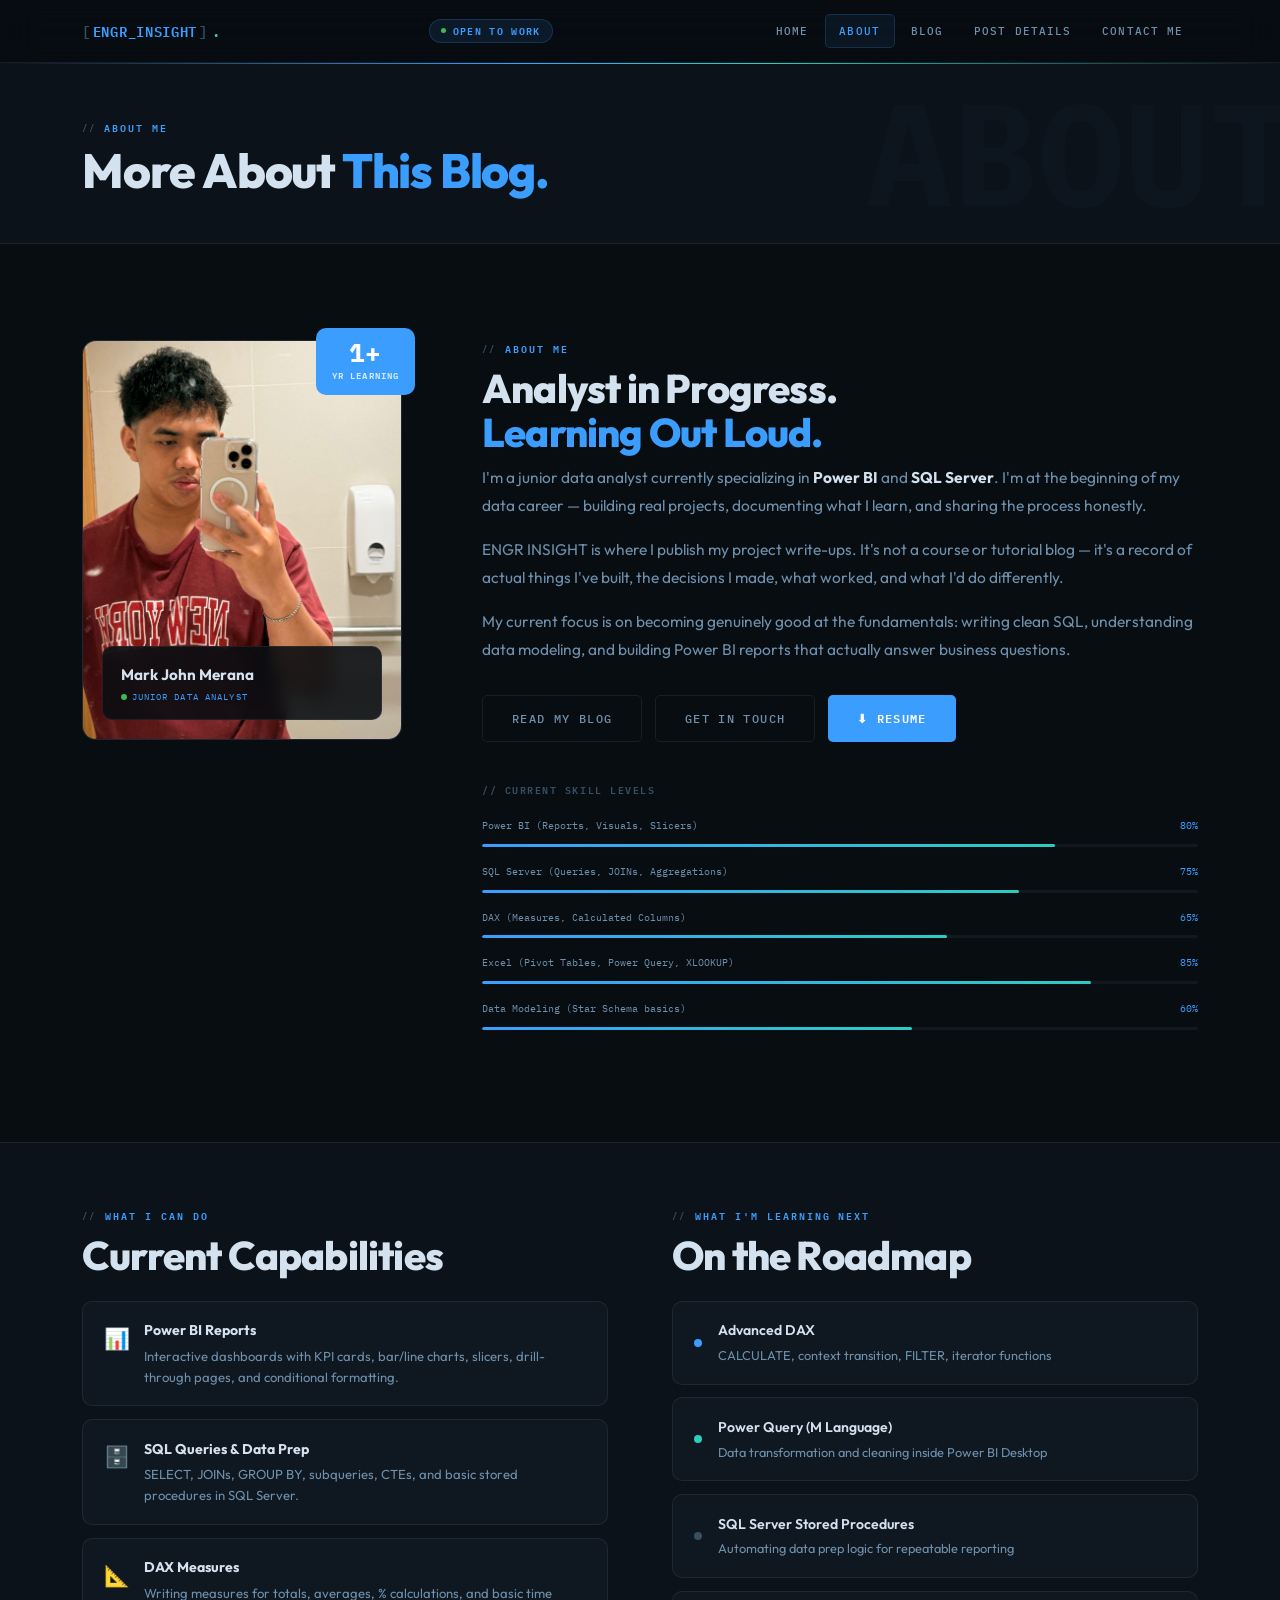
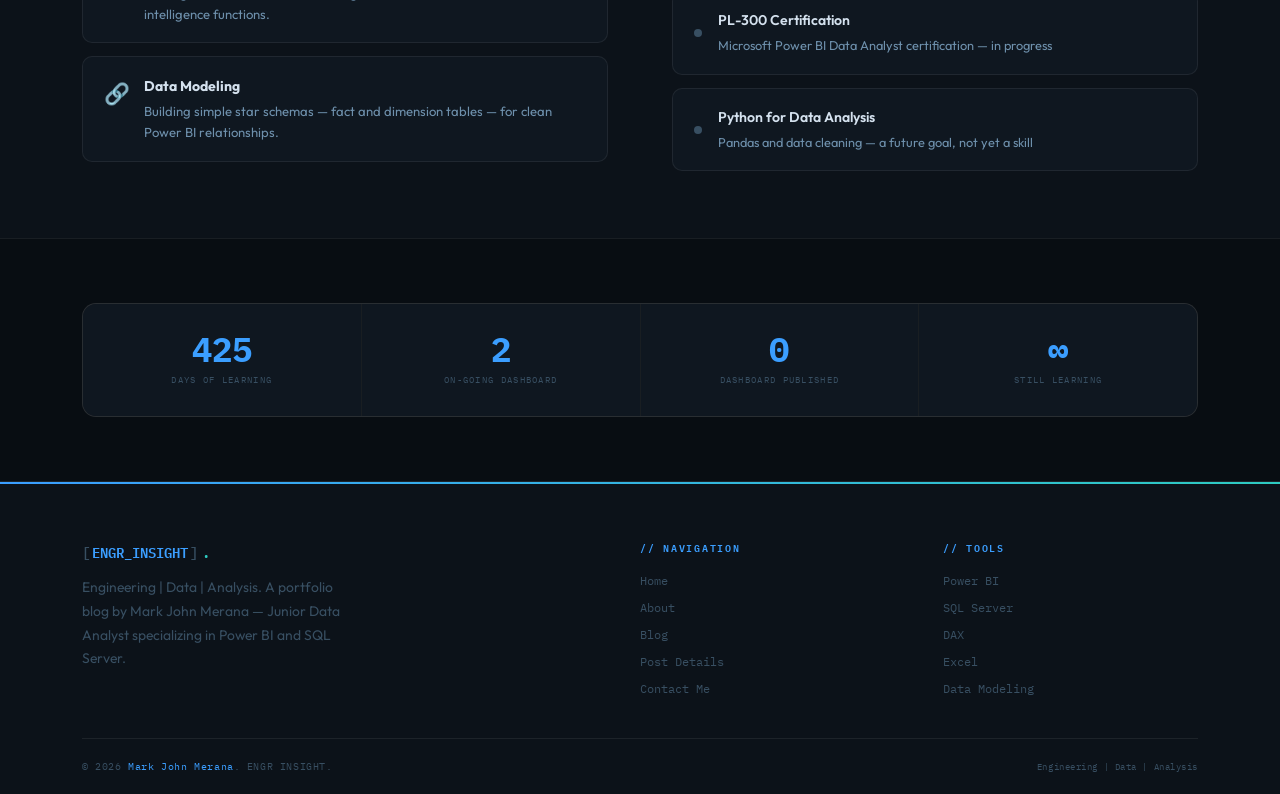
==== about.html @ d487728a "Initial commit" ====
<!DOCTYPE html>
<html lang="en">
<head>
<meta charset="UTF-8"/><meta name="viewport" content="width=device-width, initial-scale=1.0"/>
<title>About — ENGR INSIGHT | Mark John Merana</title>
<link rel="stylesheet" href="style.css"/>
</head>
<body>
<div class="grid-bg"></div>
<nav id="navbar">
  <div class="nav-inner">
    <a href="index.html" class="nav-logo"><span class="logo-bracket">[</span><span class="logo-accent">ENGR_INSIGHT</span><span class="logo-bracket">]</span><span class="logo-dot">.</span></a>
    <div class="nav-badge">Open to Work</div>
    <div class="nav-links"><a href="index.html">Home</a><a href="about.html" class="active">About</a><a href="blog.html">Blog</a><a href="post-details.html">Post Details</a><a href="contact.html">Contact Me</a></div>
    <button class="nav-toggle" onclick="toggleMenu()"><span></span><span></span><span></span></button>
  </div>
  <div class="nav-mobile" id="navMobile"><a href="index.html">Home</a><a href="about.html" class="active">About</a><a href="blog.html">Blog</a><a href="post-details.html">Post Details</a><a href="contact.html">Contact Me</a></div>
</nav>

<div class="page-banner">
  <div class="banner-bg-word">ABOUT</div>
  <div class="container">
    <div class="banner-eyebrow">About Me</div>
    <h1 class="banner-title">More About <em>This Blog.</em></h1>
  </div>
</div>

<!-- ABOUT MAIN -->
<section class="section" style="background:var(--bg);">
  <div class="container">
    <div class="about-grid">
      <!-- Photo -->
      <div style="position:relative;" class="reveal">
        <div class="about-photo-wrap">
          <img src="assets/about/sample.jpeg" alt="Mark John Merana"/>
          <div class="photo-badge">
            <div class="photo-badge-name">Mark John Merana</div>
            <div class="photo-badge-role"><span class="status-dot"></span>Junior Data Analyst</div>
          </div>
        </div>
        <div class="about-acc" style="position:absolute;top:-0.8rem;right:-0.8rem;">
          <div class="acc-num">1+</div>
          <div class="acc-label">Yr Learning</div>
        </div>
      </div>

      <!-- Content -->
      <div class="reveal">
        <div class="s-eye">About Me</div>
        <h2 class="s-title">Analyst in Progress.<br/><em>Learning Out Loud.</em></h2>
        <p style="color:var(--text-dim);font-size:.97rem;line-height:1.8;margin-bottom:1rem;">
          I'm a junior data analyst currently specializing in <strong style="color:var(--text);">Power BI</strong> and 
          <strong style="color:var(--text);">SQL Server</strong>. I'm at the beginning of my data career — 
          building real projects, documenting what I learn, and sharing the process honestly.
        </p>
        <p style="color:var(--text-dim);font-size:.97rem;line-height:1.8;margin-bottom:1rem;">
          ENGR INSIGHT is where I publish my project write-ups. It's not a course or tutorial blog — 
          it's a record of actual things I've built, the decisions I made, what worked, and what I'd 
          do differently.
        </p>
        <p style="color:var(--text-dim);font-size:.97rem;line-height:1.8;margin-bottom:2rem;">
          My current focus is on becoming genuinely good at the fundamentals: writing clean SQL, 
          understanding data modeling, and building Power BI reports that actually answer business questions.
        </p>

        <!-- ↓ ONLY CHANGE: Resume button added here -->
        <div style="display:flex;gap:.8rem;flex-wrap:wrap;">
          <a href="blog.html" class="btn-ghost">Read My Blog</a>
          <a href="contact.html" class="btn-ghost">Get In Touch</a>
          <a href="assets/resume/Mark John CV.pdf" download="MarkJohnMerana_Resume.pdf" class="btn-blue" style="display:inline-flex;align-items:center;gap:.4rem;">⬇ Resume</a>
        </div>

        <!-- Skill bars -->
        <div style="margin-top:2.5rem;" class="skill-bar-section">
          <div style="font-family:var(--mono);font-size:.6rem;font-weight:600;letter-spacing:.16em;text-transform:uppercase;color:var(--text-muted);margin-bottom:1.2rem;">// Current Skill Levels</div>
          <div style="margin-bottom:1rem;">
            <div style="display:flex;justify-content:space-between;font-family:var(--mono);font-size:.65rem;color:var(--text-dim);margin-bottom:.35rem;"><span>Power BI (Reports, Visuals, Slicers)</span><span style="color:var(--blue)">80%</span></div>
            <div class="skill-track"><div class="skill-fill" data-w="80"></div></div>
          </div>
          <div style="margin-bottom:1rem;">
            <div style="display:flex;justify-content:space-between;font-family:var(--mono);font-size:.65rem;color:var(--text-dim);margin-bottom:.35rem;"><span>SQL Server (Queries, JOINs, Aggregations)</span><span style="color:var(--blue)">75%</span></div>
            <div class="skill-track"><div class="skill-fill" data-w="75"></div></div>
          </div>
          <div style="margin-bottom:1rem;">
            <div style="display:flex;justify-content:space-between;font-family:var(--mono);font-size:.65rem;color:var(--text-dim);margin-bottom:.35rem;"><span>DAX (Measures, Calculated Columns)</span><span style="color:var(--blue)">65%</span></div>
            <div class="skill-track"><div class="skill-fill" data-w="65"></div></div>
          </div>
          <div style="margin-bottom:1rem;">
            <div style="display:flex;justify-content:space-between;font-family:var(--mono);font-size:.65rem;color:var(--text-dim);margin-bottom:.35rem;"><span>Excel (Pivot Tables, Power Query, XLOOKUP)</span><span style="color:var(--blue)">85%</span></div>
            <div class="skill-track"><div class="skill-fill" data-w="85"></div></div>
          </div>
          <div style="margin-bottom:1rem;">
            <div style="display:flex;justify-content:space-between;font-family:var(--mono);font-size:.65rem;color:var(--text-dim);margin-bottom:.35rem;"><span>Data Modeling (Star Schema basics)</span><span style="color:var(--blue)">60%</span></div>
            <div class="skill-track"><div class="skill-fill" data-w="60"></div></div>
          </div>
        </div>
      </div>
    </div>
  </div>
</section>

<!-- FOCUS AREAS -->
<section class="section-sm" style="background:var(--bg2);border-top:1px solid var(--border);">
  <div class="container">
    <div style="display:grid;grid-template-columns:1fr 1fr;gap:4rem;align-items:start;">
      <div>
        <div class="s-eye reveal">What I Can Do</div>
        <h2 class="s-title reveal" style="margin-bottom:1.5rem;">Current Capabilities</h2>
        <div class="focus-item reveal">
          <div class="focus-icon">📊</div>
          <div><div class="focus-title">Power BI Reports</div><div class="focus-desc">Interactive dashboards with KPI cards, bar/line charts, slicers, drill-through pages, and conditional formatting.</div></div>
        </div>
        <div class="focus-item reveal">
          <div class="focus-icon">🗄️</div>
          <div><div class="focus-title">SQL Queries & Data Prep</div><div class="focus-desc">SELECT, JOINs, GROUP BY, subqueries, CTEs, and basic stored procedures in SQL Server.</div></div>
        </div>
        <div class="focus-item reveal">
          <div class="focus-icon">📐</div>
          <div><div class="focus-title">DAX Measures</div><div class="focus-desc">Writing measures for totals, averages, % calculations, and basic time intelligence functions.</div></div>
        </div>
        <div class="focus-item reveal">
          <div class="focus-icon">🔗</div>
          <div><div class="focus-title">Data Modeling</div><div class="focus-desc">Building simple star schemas — fact and dimension tables — for clean Power BI relationships.</div></div>
        </div>
      </div>
      <div>
        <div class="s-eye reveal">What I'm Learning Next</div>
        <h2 class="s-title reveal" style="margin-bottom:1.5rem;">On the Roadmap</h2>
        <div style="display:flex;flex-direction:column;gap:.8rem;">
          <div style="background:var(--card);border:1px solid var(--border);border-radius:var(--radius-md);padding:1.1rem 1.3rem;display:flex;align-items:center;gap:1rem;" class="reveal">
            <div style="width:8px;height:8px;border-radius:50%;background:var(--blue);flex-shrink:0;"></div>
            <div>
              <div style="font-family:var(--sans);font-size:.88rem;font-weight:600;color:var(--text);margin-bottom:.15rem;">Advanced DAX</div>
              <div style="font-size:.8rem;color:var(--text-dim);">CALCULATE, context transition, FILTER, iterator functions</div>
            </div>
          </div>
          <div style="background:var(--card);border:1px solid var(--border);border-radius:var(--radius-md);padding:1.1rem 1.3rem;display:flex;align-items:center;gap:1rem;" class="reveal">
            <div style="width:8px;height:8px;border-radius:50%;background:var(--teal);flex-shrink:0;"></div>
            <div>
              <div style="font-family:var(--sans);font-size:.88rem;font-weight:600;color:var(--text);margin-bottom:.15rem;">Power Query (M Language)</div>
              <div style="font-size:.8rem;color:var(--text-dim);">Data transformation and cleaning inside Power BI Desktop</div>
            </div>
          </div>
          <div style="background:var(--card);border:1px solid var(--border);border-radius:var(--radius-md);padding:1.1rem 1.3rem;display:flex;align-items:center;gap:1rem;" class="reveal">
            <div style="width:8px;height:8px;border-radius:50%;background:var(--text-muted);flex-shrink:0;"></div>
            <div>
              <div style="font-family:var(--sans);font-size:.88rem;font-weight:600;color:var(--text);margin-bottom:.15rem;">SQL Server Stored Procedures</div>
              <div style="font-size:.8rem;color:var(--text-dim);">Automating data prep logic for repeatable reporting</div>
            </div>
          </div>
          <div style="background:var(--card);border:1px solid var(--border);border-radius:var(--radius-md);padding:1.1rem 1.3rem;display:flex;align-items:center;gap:1rem;" class="reveal">
            <div style="width:8px;height:8px;border-radius:50%;background:var(--text-muted);flex-shrink:0;"></div>
            <div>
              <div style="font-family:var(--sans);font-size:.88rem;font-weight:600;color:var(--text);margin-bottom:.15rem;">PL-300 Certification</div>
              <div style="font-size:.8rem;color:var(--text-dim);">Microsoft Power BI Data Analyst certification — in progress</div>
            </div>
          </div>
          <div style="background:var(--card);border:1px solid var(--border);border-radius:var(--radius-md);padding:1.1rem 1.3rem;display:flex;align-items:center;gap:1rem;" class="reveal">
            <div style="width:8px;height:8px;border-radius:50%;background:var(--text-muted);flex-shrink:0;"></div>
            <div>
              <div style="font-family:var(--sans);font-size:.88rem;font-weight:600;color:var(--text);margin-bottom:.15rem;">Python for Data Analysis</div>
              <div style="font-size:.8rem;color:var(--text-dim);">Pandas and data cleaning — a future goal, not yet a skill</div>
            </div>
          </div>
        </div>
      </div>
    </div>
  </div>
</section>

<!-- STATS -->
<section class="section-sm" style="background:var(--bg);border-top:1px solid var(--border);">
  <div class="container">
    <div class="stats-grid reveal">
      <div class="stat-box"><div class="stat-num" data-int="574">0</div><div class="stat-label">Days of Learning</div></div>
      <div class="stat-box"><div class="stat-num" data-int="4">0</div><div class="stat-label">On-Going Dashboard</div></div>
      <div class="stat-box"><div class="stat-num" data-int="1">0</div><div class="stat-label">Dashboard Published</div></div>
      <div class="stat-box"><div class="stat-num">∞</div><div class="stat-label">Still Learning</div></div>
    </div>
  </div>
</section>

<footer>
  <div class="container">
    <div class="footer-grid">
      <div class="footer-brand">
        <div class="f-logo"><span class="logo-bracket">[</span><span class="logo-accent">ENGR_INSIGHT</span><span class="logo-bracket">]</span><span class="logo-dot">.</span></div>
        <p>Engineering | Data | Analysis. A portfolio blog by Mark John Merana — Junior Data Analyst specializing in Power BI and SQL Server.</p>
      </div>
      <div><div class="f-col-title">// Navigation</div><div class="f-links"><a href="index.html">Home</a><a href="about.html">About</a><a href="blog.html">Blog</a><a href="post-details.html">Post Details</a><a href="contact.html">Contact Me</a></div></div>
      <div><div class="f-col-title">// Tools</div><div class="f-links"><a href="#">Power BI</a><a href="#">SQL Server</a><a href="#">DAX</a><a href="#">Excel</a><a href="#">Data Modeling</a></div></div>
    </div>
    <div class="footer-bottom">
      <span class="f-copy">© 2026 <span>Mark John Merana</span>. ENGR INSIGHT.</span>
      <span class="f-copy" style="font-size:.58rem;">Engineering | Data | Analysis</span>
    </div>
  </div>
</footer>

<script>
window.addEventListener('scroll',()=>document.getElementById('navbar').classList.toggle('scrolled',scrollY>20));
function toggleMenu(){document.getElementById('navMobile').classList.toggle('open');}
const io=new IntersectionObserver(e=>e.forEach(x=>{if(x.isIntersecting){x.target.classList.add('visible');io.unobserve(x.target);}}),{threshold:.1});
document.querySelectorAll('.reveal').forEach(el=>io.observe(el));
const sio=new IntersectionObserver(e=>e.forEach(x=>{if(x.isIntersecting){x.target.querySelectorAll('.skill-fill').forEach(b=>b.style.width=b.dataset.w+'%');sio.unobserve(x.target);}}),{threshold:.25});
document.querySelectorAll('.skill-bar-section').forEach(el=>sio.observe(el));
function animVal(el,t,d){const s=performance.now(),dur=1400;function tk(n){const p=Math.min((n-s)/dur,1),v=t*(1-Math.pow(1-p,3));el.textContent=d?v.toFixed(d):Math.floor(v).toLocaleString();if(p<1)requestAnimationFrame(tk);}requestAnimationFrame(tk);}
const cio=new IntersectionObserver(e=>e.forEach(x=>{if(x.isIntersecting){if(x.target.dataset.int)animVal(x.target,+x.target.dataset.int,0);cio.unobserve(x.target);}}),{threshold:.5});
document.querySelectorAll('[data-int]').forEach(el=>cio.observe(el));
</script>
</body>
</html>
---- style.css ----
/* ═══════════════════════════════════════════════════════
   ENGR INSIGHT — Junior Data Analyst Portfolio
   Mark John Merana | Power BI & SQL Server
   Design: Dark Dashboard · Blue/Teal Accent
═══════════════════════════════════════════════════════ */
@import url('https://fonts.googleapis.com/css2?family=IBM+Plex+Mono:ital,wght@0,300;0,400;0,500;0,600;1,400&family=Outfit:wght@300;400;500;600;700;800&display=swap');

*, *::before, *::after { box-sizing: border-box; margin: 0; padding: 0; }
html { scroll-behavior: smooth; }
body {
  font-family: 'Outfit', sans-serif;
  background: #080d12;
  color: #d4e1ee;
  line-height: 1.65;
  overflow-x: hidden;
}
img { max-width: 100%; display: block; }
a { text-decoration: none; color: inherit; }
ul { list-style: none; }

/* ─── VARIABLES ──────────────────────────────────────────── */
:root {
  --blue:      #3b9eff;
  --blue-dim:  #2276cc;
  --blue-glow: rgba(59,158,255,.14);
  --blue-sub:  rgba(59,158,255,.07);
  --teal:      #2ecbc1;
  --teal-sub:  rgba(46,203,193,.08);
  --green:     #3fb950;
  --amber:     #e8a020;
  --red:       #f85149;
  --bg:        #080d12;
  --bg2:       #0c1219;
  --bg3:       #101820;
  --card:      #0f1720;
  --card2:     #141e2a;
  --border:    rgba(255,255,255,.07);
  --border-b:  rgba(59,158,255,.22);
  --text:      #d4e1ee;
  --text-dim:  #6e90ac;
  --text-muted:#384f62;
  --mono:      'IBM Plex Mono', monospace;
  --sans:      'Outfit', sans-serif;
  --radius:    5px;
  --radius-md: 10px;
  --radius-lg: 14px;
  --max-w:     1180px;
  --shadow:    0 4px 24px rgba(0,0,0,.45);
  --shadow-lg: 0 12px 48px rgba(0,0,0,.6);
  --glow:      0 0 28px rgba(59,158,255,.12);
}

/* ─── SCROLLBAR ──────────────────────────────────────────── */
::-webkit-scrollbar { width: 4px; }
::-webkit-scrollbar-track { background: var(--bg); }
::-webkit-scrollbar-thumb { background: #1a2d40; border-radius: 4px; }
::-webkit-scrollbar-thumb:hover { background: var(--blue); }

/* ─── GRID OVERLAY ───────────────────────────────────────── */
.grid-bg {
  position: fixed; inset: 0; pointer-events: none; z-index: 0;
  background-image:
    linear-gradient(rgba(59,158,255,.016) 1px, transparent 1px),
    linear-gradient(90deg, rgba(59,158,255,.016) 1px, transparent 1px);
  background-size: 44px 44px;
}

/* ─── CONTAINER ──────────────────────────────────────────── */
.container { max-width: var(--max-w); margin: 0 auto; padding: 0 2rem; }

/* ─── NAVBAR ─────────────────────────────────────────────── */
#navbar {
  position: sticky; top: 0; z-index: 100;
  background: rgba(8,13,18,.92);
  backdrop-filter: blur(18px);
  border-bottom: 1px solid var(--border);
  transition: border-color .3s;
}
#navbar.scrolled { border-bottom-color: rgba(59,158,255,.18); }
.nav-inner {
  display: flex; align-items: center; justify-content: space-between;
  height: 62px; max-width: var(--max-w); margin: 0 auto; padding: 0 2rem;
}
.nav-logo {
  font-family: var(--mono); font-size: .88rem; font-weight: 600;
  color: var(--text); letter-spacing: .05em;
  display: flex; align-items: center; gap: 2px;
}
.logo-bracket { color: var(--text-muted); }
.logo-accent  { color: var(--blue); }
.logo-dot     { color: var(--teal); margin-left: 2px; }

.nav-badge {
  font-family: var(--mono); font-size: .6rem; font-weight: 600;
  letter-spacing: .14em; text-transform: uppercase;
  padding: .22rem .7rem;
  background: rgba(59,158,255,.1);
  border: 1px solid rgba(59,158,255,.2);
  border-radius: 30px; color: var(--blue);
  display: flex; align-items: center; gap: .4rem;
}
.nav-badge::before {
  content: ''; width: 5px; height: 5px; border-radius: 50%;
  background: var(--green); animation: blink 2.5s ease infinite;
}
.nav-links { display: flex; align-items: center; gap: .1rem; }
.nav-links a {
  font-family: var(--mono); font-size: .7rem; font-weight: 500;
  letter-spacing: .1em; text-transform: uppercase;
  color: var(--text-dim); padding: .45rem .85rem;
  border-radius: var(--radius); transition: all .2s;
  border: 1px solid transparent;
}
.nav-links a:hover { color: var(--text); background: rgba(255,255,255,.04); }
.nav-links a.active {
  color: var(--blue);
  border-color: rgba(59,158,255,.2);
  background: var(--blue-sub);
}
.nav-toggle {
  display: none; flex-direction: column; gap: 5px;
  background: none; border: 1px solid var(--border);
  border-radius: var(--radius); cursor: pointer; padding: 8px;
}
.nav-toggle span { width: 18px; height: 1.5px; background: var(--text-dim); display: block; transition: all .2s; }
.nav-mobile {
  display: none; flex-direction: column;
  background: var(--bg2); border-top: 1px solid var(--border); padding: .5rem 0 .8rem;
}
.nav-mobile a {
  font-family: var(--mono); font-size: .72rem; letter-spacing: .1em;
  text-transform: uppercase; color: var(--text-dim); padding: .7rem 2rem; display: block;
}
.nav-mobile a.active { color: var(--blue); }
.nav-mobile.open { display: flex; }

/* ─── TICKER ─────────────────────────────────────────────── */
.ticker-bar {
  background: var(--bg2); border-bottom: 1px solid var(--border);
  height: 28px; overflow: hidden; display: flex; align-items: center;
}
.ticker-label {
  font-family: var(--mono); font-size: .58rem; font-weight: 700;
  letter-spacing: .16em; text-transform: uppercase;
  background: var(--blue); color: #fff;
  padding: 0 1rem; height: 100%;
  display: flex; align-items: center; flex-shrink: 0;
}
.ticker-inner { flex: 1; overflow: hidden; }
.ticker-track {
  display: flex; white-space: nowrap;
  animation: ticker 30s linear infinite;
}
.ti {
  font-family: var(--mono); font-size: .6rem;
  color: var(--text-muted); padding: 0 2rem;
  display: flex; align-items: center; gap: .35rem;
}
.ti b { color: var(--blue); font-weight: 600; }
.ti-sep { color: var(--border); margin: 0 .4rem; }
@keyframes ticker { 0% { transform: translateX(0); } 100% { transform: translateX(-50%); } }

/* ─── PAGE BANNER ────────────────────────────────────────── */
.page-banner {
  background: var(--bg2); border-bottom: 1px solid var(--border);
  padding: 3.5rem 0 3rem; position: relative; overflow: hidden; z-index: 2;
}
.page-banner::after {
  content: ''; position: absolute; top: 0; left: 0; right: 0; height: 1px;
  background: linear-gradient(90deg, transparent 0%, var(--blue) 40%, var(--teal) 60%, transparent 100%);
}
.banner-bg-word {
  position: absolute; right: -1rem; top: 50%; transform: translateY(-50%);
  font-family: var(--mono); font-size: 9rem; font-weight: 800;
  color: rgba(59,158,255,.028); pointer-events: none; white-space: nowrap;
}
.banner-eyebrow {
  font-family: var(--mono); font-size: .62rem; font-weight: 600;
  letter-spacing: .2em; text-transform: uppercase; color: var(--blue);
  display: flex; align-items: center; gap: .5rem; margin-bottom: .6rem;
}
.banner-eyebrow::before { content: '//'; color: var(--text-muted); font-size: .56rem; }
.banner-title {
  font-family: var(--sans); font-size: clamp(2rem, 4vw, 3rem);
  font-weight: 800; letter-spacing: -.025em; line-height: 1.05;
  color: var(--text);
}
.banner-title em { font-style: normal; color: var(--blue); }

/* ─── SECTIONS ───────────────────────────────────────────── */
.section    { padding: 6rem 0; position: relative; z-index: 2; }
.section-sm { padding: 4rem 0; position: relative; z-index: 2; }
.s-eye {
  font-family: var(--mono); font-size: .62rem; font-weight: 600;
  letter-spacing: .2em; text-transform: uppercase; color: var(--blue);
  display: flex; align-items: center; gap: .55rem; margin-bottom: .6rem;
}
.s-eye::before { content: '//'; color: var(--text-muted); font-size: .56rem; }
.s-title {
  font-family: var(--sans); font-size: clamp(1.8rem, 3.5vw, 2.5rem);
  font-weight: 800; letter-spacing: -.02em; line-height: 1.1;
  color: var(--text); margin-bottom: .6rem;
}
.s-title em { font-style: normal; color: var(--blue); }
.s-sub { font-size: .97rem; color: var(--text-dim); max-width: 500px; line-height: 1.72; }

/* ─── BUTTONS ────────────────────────────────────────────── */
.btn-blue {
  font-family: var(--mono); font-size: .72rem; font-weight: 600;
  letter-spacing: .12em; text-transform: uppercase;
  padding: .8rem 1.8rem; background: var(--blue); color: #fff;
  border: none; border-radius: var(--radius); cursor: pointer;
  transition: all .25s; display: inline-flex; align-items: center; gap: .45rem;
}
.btn-blue:hover { background: #5aaeff; transform: translateY(-2px); box-shadow: 0 8px 28px rgba(59,158,255,.3); }
.btn-ghost {
  font-family: var(--mono); font-size: .72rem; font-weight: 500;
  letter-spacing: .12em; text-transform: uppercase;
  padding: .8rem 1.8rem; background: transparent; color: var(--text-dim);
  border: 1px solid var(--border); border-radius: var(--radius);
  transition: all .25s; display: inline-flex; align-items: center; gap: .45rem;
}
.btn-ghost:hover { border-color: var(--border-b); color: var(--blue); }

/* ─── DASHBOARD CARD SHELL ───────────────────────────────── */
.d-card {
  background: var(--card); border: 1px solid var(--border);
  border-radius: var(--radius-lg); position: relative; overflow: hidden;
}
.d-card::before {
  content: ''; position: absolute; top: 0; left: 0; right: 0; height: 1px;
  background: linear-gradient(90deg, transparent, rgba(59,158,255,.3), transparent);
}
.d-card:hover { border-color: var(--border-b); }

/* ─── METRIC CARD ────────────────────────────────────────── */
.metric-card {
  background: var(--card); border: 1px solid var(--border);
  border-radius: var(--radius-md); padding: 1.3rem 1.5rem;
  transition: all .25s;
}
.metric-card:hover { border-color: var(--border-b); box-shadow: var(--glow); }
.mc-label {
  font-family: var(--mono); font-size: .58rem; font-weight: 600;
  letter-spacing: .18em; text-transform: uppercase; color: var(--text-muted);
  margin-bottom: .4rem; display: flex; align-items: center; justify-content: space-between;
}
.mc-val {
  font-family: var(--mono); font-size: 1.75rem; font-weight: 700;
  color: var(--blue); line-height: 1; margin-bottom: .3rem;
}
.mc-sub {
  font-family: var(--mono); font-size: .6rem; color: var(--text-muted);
  display: flex; align-items: center; gap: .35rem;
}
.mc-up    { color: var(--green); }
.mc-warn  { color: var(--amber); }
.mc-info  { color: var(--teal);  }

/* ─── STACK CARD ─────────────────────────────────────────── */
.stack-card {
  background: var(--card); border: 1px solid var(--border);
  border-radius: var(--radius-md); padding: 1.5rem 1.6rem;
  transition: all .28s; cursor: default;
}
.stack-card:hover {
  border-color: var(--border-b);
  background: var(--card2);
  transform: translateY(-3px);
  box-shadow: var(--glow);
}
.sc-icon { font-size: 1.8rem; margin-bottom: .9rem; }
.sc-title {
  font-family: var(--sans); font-size: .95rem; font-weight: 700;
  color: var(--text); margin-bottom: .3rem;
}
.sc-level {
  font-family: var(--mono); font-size: .58rem; font-weight: 600;
  letter-spacing: .14em; text-transform: uppercase; color: var(--blue);
  margin-bottom: .5rem;
}
.sc-desc { font-size: .82rem; color: var(--text-dim); line-height: 1.6; }

/* skill bars */
.skill-track { height: 3px; background: var(--bg3); border-radius: 3px; overflow: hidden; margin-top: .6rem; }
.skill-fill {
  height: 100%;
  background: linear-gradient(90deg, var(--blue), var(--teal));
  border-radius: 3px; width: 0;
  transition: width 1.4s cubic-bezier(.4,0,.2,1);
}

/* ─── POST CARD ──────────────────────────────────────────── */
.post-card {
  background: var(--card); border: 1px solid var(--border);
  border-radius: var(--radius-lg); overflow: hidden;
  margin-bottom: 2rem; transition: all .3s; cursor: pointer;
}
.post-card:hover {
  border-color: var(--border-b);
  box-shadow: 0 8px 40px rgba(0,0,0,.4), var(--glow);
  transform: translateY(-2px);
}
.post-img {
  width: 100%; aspect-ratio: 16/9;
  background: var(--bg3); overflow: hidden;
  border-bottom: 1px solid var(--border); position: relative;
}
.post-img img { width: 100%; height: 100%; object-fit: cover; transition: transform .5s; }
.post-card:hover .post-img img { transform: scale(1.03); }
.post-img-ph {
  width: 100%; height: 100%; min-height: 200px;
  display: flex; align-items: center; justify-content: center;
  flex-direction: column; gap: .5rem;
  background: linear-gradient(135deg, #0c1620, #162030);
  color: var(--text-muted); font-family: var(--mono);
  font-size: .68rem; letter-spacing: .1em;
}
.post-img-ph .ph-icon { font-size: 2.5rem; opacity: .25; }
.post-body-wrap { padding: 1.8rem 2rem 2rem; }
.post-cat {
  font-family: var(--mono); font-size: .6rem; font-weight: 600;
  letter-spacing: .18em; text-transform: uppercase; color: var(--blue);
  display: block; margin-bottom: .5rem;
}
.post-pills { display: flex; gap: .4rem; flex-wrap: wrap; margin-bottom: .8rem; }
.pill {
  font-family: var(--mono); font-size: .56rem; font-weight: 500;
  letter-spacing: .1em; color: var(--text-muted);
  padding: .18rem .6rem; background: var(--bg3);
  border: 1px solid var(--border); border-radius: 30px;
}
.post-card h2 {
  font-family: var(--sans); font-size: 1.35rem; font-weight: 700;
  line-height: 1.2; color: var(--text); margin-bottom: .65rem;
  transition: color .2s;
}
.post-card:hover h2 { color: var(--blue); }
.post-excerpt { font-size: .93rem; color: var(--text-dim); line-height: 1.75; margin-bottom: 1.3rem; }
.post-footer {
  display: flex; align-items: center; justify-content: space-between;
  padding-top: 1rem; border-top: 1px solid var(--border); flex-wrap: wrap; gap: .6rem;
}
.post-author {
  font-family: var(--mono); font-size: .62rem; color: var(--text-muted);
  display: flex; align-items: center; gap: .5rem;
}
.author-chip {
  width: 24px; height: 24px; border-radius: 50%;
  background: var(--blue-sub); border: 1px solid var(--border-b);
  display: flex; align-items: center; justify-content: center;
  font-size: .52rem; font-weight: 700; color: var(--blue);
}
.read-link {
  font-family: var(--mono); font-size: .63rem; font-weight: 600;
  letter-spacing: .1em; text-transform: uppercase; color: var(--blue);
  display: flex; align-items: center; gap: .4rem; transition: gap .2s;
}
.read-link:hover { gap: .7rem; }

/* ─── BLOG LAYOUT ────────────────────────────────────────── */
.blog-layout { display: grid; grid-template-columns: 1fr 284px; gap: 3rem; align-items: start; }

/* ─── SIDEBAR ────────────────────────────────────────────── */
.sidebar { position: sticky; top: 78px; }
.widget {
  background: var(--card); border: 1px solid var(--border);
  border-radius: var(--radius-lg); overflow: hidden; margin-bottom: 1.4rem;
}
.widget:last-child { margin-bottom: 0; }
.w-head {
  padding: .85rem 1.2rem; background: var(--bg3);
  border-bottom: 1px solid var(--border);
  display: flex; align-items: center; gap: .5rem;
}
.w-head-label {
  font-family: var(--mono); font-size: .6rem; font-weight: 600;
  letter-spacing: .18em; text-transform: uppercase; color: var(--text-dim);
}
.w-head-dot { width: 5px; height: 5px; border-radius: 50%; background: var(--blue); }
.w-body { padding: 1rem 1.2rem; }
.search-row { display: flex; gap: .4rem; }
.search-inp {
  flex: 1; background: var(--bg3); border: 1px solid var(--border);
  border-radius: var(--radius); padding: .6rem .9rem;
  font-family: var(--mono); font-size: .72rem; color: var(--text);
  outline: none; transition: border-color .2s;
}
.search-inp:focus { border-color: var(--border-b); }
.search-inp::placeholder { color: var(--text-muted); }
.search-btn {
  width: 34px; height: 34px; background: var(--blue);
  border: none; border-radius: var(--radius); cursor: pointer;
  font-size: .8rem; color: #fff; transition: background .2s; flex-shrink: 0;
}
.search-btn:hover { background: var(--blue-dim); }
.recent-item {
  display: flex; gap: .8rem; align-items: flex-start;
  padding: .75rem 0; border-bottom: 1px solid var(--border);
}
.recent-item:last-child { border-bottom: none; }
.recent-thumb {
  width: 52px; height: 40px; flex-shrink: 0;
  background: var(--bg3); border: 1px solid var(--border);
  border-radius: var(--radius); display: flex; align-items: center;
  justify-content: center; font-size: .95rem; overflow: hidden;
}
.recent-info h4 {
  font-family: var(--sans); font-size: .8rem; font-weight: 600;
  color: var(--text); line-height: 1.3; transition: color .2s; margin-bottom: .2rem;
}
.recent-info h4:hover { color: var(--blue); }
.recent-date { font-family: var(--mono); font-size: .6rem; color: var(--text-muted); }
.tag-wrap { display: flex; flex-wrap: wrap; gap: .4rem; }
.tag {
  font-family: var(--mono); font-size: .57rem; font-weight: 500;
  letter-spacing: .1em; text-transform: uppercase;
  padding: .22rem .65rem; background: var(--bg3);
  border: 1px solid var(--border); border-radius: var(--radius);
  color: var(--text-muted); transition: all .2s; cursor: pointer;
}
.tag:hover { background: var(--blue-sub); border-color: var(--border-b); color: var(--blue); }
/* mini stats */
.mini-stats { display: grid; grid-template-columns: 1fr 1fr; gap: .5rem; }
.ms-box {
  background: var(--bg3); border: 1px solid var(--border);
  border-radius: var(--radius); padding: .7rem; text-align: center;
}
.ms-val { font-family: var(--mono); font-size: 1rem; font-weight: 700; color: var(--blue); line-height: 1; }
.ms-label { font-family: var(--mono); font-size: .52rem; color: var(--text-muted); letter-spacing: .1em; text-transform: uppercase; margin-top: .22rem; }

/* ─── POST ARTICLE ───────────────────────────────────────── */
.article-cat { font-family: var(--mono); font-size: .6rem; font-weight: 600; letter-spacing: .18em; text-transform: uppercase; color: var(--blue); display: block; margin-bottom: .5rem; }
.article-title {
  font-family: var(--sans); font-size: clamp(1.8rem, 3.5vw, 2.6rem);
  font-weight: 800; letter-spacing: -.025em; line-height: 1.1; color: var(--text); margin-bottom: 1rem;
}
.article-meta {
  display: flex; align-items: center; gap: 1.2rem; flex-wrap: wrap;
  padding: .9rem 0; border-top: 1px solid var(--border); border-bottom: 1px solid var(--border);
  font-family: var(--mono); font-size: .63rem; color: var(--text-muted); letter-spacing: .07em;
  margin-bottom: 2rem;
}
.article-meta strong { color: var(--blue); }
.article-meta .sep { color: var(--border); }
.article-feat {
  width: 100%; aspect-ratio: 16/9;
  background: var(--bg3); border: 1px solid var(--border);
  border-radius: var(--radius-lg); overflow: hidden;
  display: flex; align-items: center; justify-content: center;
  flex-direction: column; gap: .7rem;
  color: var(--text-muted); font-family: var(--mono); font-size: .72rem;
  min-height: 220px; margin-bottom: 2.5rem;
}
.article-feat img { width: 100%; height: 100%; object-fit: cover; }
.article-body { font-size: 1rem; color: #afc5da; line-height: 1.86; }
.article-body p { margin-bottom: 1.4rem; }
.article-body h2 {
  font-family: var(--sans); font-size: 1.55rem; font-weight: 800;
  color: var(--text); margin: 2.8rem 0 .85rem;
  padding-left: 1rem; border-left: 2px solid var(--blue);
}
.article-body h3 { font-family: var(--sans); font-size: 1.12rem; font-weight: 700; color: var(--text); margin: 2rem 0 .65rem; }
.article-body strong { color: var(--text); font-weight: 600; }
.article-body em { font-style: italic; color: var(--text-dim); }
.article-body a { color: var(--blue); border-bottom: 1px solid rgba(59,158,255,.25); transition: border-color .2s; }
.article-body a:hover { border-color: var(--blue); }
.article-body ul, .article-body ol { padding-left: 1.5rem; margin-bottom: 1.4rem; }
.article-body li { margin-bottom: .55rem; }
.article-body pre {
  background: #080d12; border: 1px solid var(--border);
  border-left: 2px solid var(--blue);
  border-radius: var(--radius-md); padding: 1.4rem 1.8rem;
  overflow-x: auto; font-family: var(--mono); font-size: .8rem;
  line-height: 1.7; color: #7ec8a0; margin: 1.8rem 0;
}
.article-body code {
  font-family: var(--mono); font-size: .84em;
  background: rgba(59,158,255,.08); color: var(--blue);
  padding: .1em .4em; border-radius: 3px;
}
.article-body pre code { background: none; color: #7ec8a0; padding: 0; }
.article-body table { width: 100%; border-collapse: collapse; margin: 1.8rem 0; font-size: .9rem; }
.article-body th {
  font-family: var(--mono); font-size: .62rem; font-weight: 600;
  letter-spacing: .12em; text-transform: uppercase;
  background: var(--bg3); color: var(--blue);
  padding: .75rem 1rem; text-align: left; border: 1px solid var(--border);
}
.article-body td { padding: .65rem 1rem; border: 1px solid var(--border); color: var(--text-dim); vertical-align: top; }
.article-body tr:nth-child(even) td { background: rgba(255,255,255,.02); }
.callout {
  background: rgba(59,158,255,.05); border: 1px solid rgba(59,158,255,.18);
  border-left: 2px solid var(--blue); border-radius: var(--radius);
  padding: 1.2rem 1.5rem; margin: 1.8rem 0;
  font-size: .95rem; color: var(--text-dim);
}
.callout strong { color: var(--blue); }
.img-block {
  width: 100%; margin: 2rem 0; border-radius: var(--radius-lg);
  overflow: hidden; border: 1px solid var(--border); background: var(--bg3);
}
.img-block img { width: 100%; display: block; }
.img-ph {
  min-height: 190px; display: flex; align-items: center; justify-content: center;
  flex-direction: column; gap: .55rem;
  font-family: var(--mono); font-size: .68rem; color: var(--text-muted); letter-spacing: .1em;
}
.article-footer-row {
  display: flex; align-items: center; justify-content: space-between;
  padding: 1.5rem 0; border-top: 1px solid var(--border); margin-top: 3rem;
  flex-wrap: wrap; gap: 1rem;
}
.share-btn {
  width: 32px; height: 32px; background: var(--bg3);
  border: 1px solid var(--border); border-radius: 50%;
  display: inline-flex; align-items: center; justify-content: center;
  font-size: .78rem; cursor: pointer; transition: all .2s;
}
.share-btn:hover { background: var(--blue-sub); border-color: var(--border-b); }
.author-box {
  background: var(--card); border: 1px solid var(--border);
  border-radius: var(--radius-lg); padding: 1.8rem 2rem;
  display: flex; gap: 1.4rem; align-items: flex-start; margin-top: 2.5rem;
}
.author-avatar-lg {
  width: 56px; height: 56px; border-radius: 50%; flex-shrink: 0;
  background: var(--blue-sub); border: 2px solid var(--border-b);
  display: flex; align-items: center; justify-content: center;
  font-family: var(--mono); font-size: 1rem; font-weight: 700; color: var(--blue);
}
.author-name { font-family: var(--sans); font-size: .95rem; font-weight: 700; color: var(--text); margin-bottom: .15rem; }
.author-role { font-family: var(--mono); font-size: .6rem; color: var(--blue); letter-spacing: .12em; text-transform: uppercase; margin-bottom: .65rem; }
.author-bio { font-size: .88rem; color: var(--text-dim); line-height: 1.7; }

/* ─── ABOUT ──────────────────────────────────────────────── */
.about-grid { display: grid; grid-template-columns: 320px 1fr; gap: 5rem; align-items: start; }
.about-photo-wrap {
  background: var(--card); border: 1px solid var(--border);
  border-radius: var(--radius-lg); overflow: hidden;
  aspect-ratio: 4/5; min-height: 360px; position: relative;
  display: flex; align-items: center; justify-content: center;
  flex-direction: column; gap: .7rem;
  color: var(--text-muted); font-family: var(--mono); font-size: .7rem;
}
.about-photo-wrap img { width: 100%; height: 100%; object-fit: cover; position: absolute; inset: 0; }
.photo-badge {
  position: absolute; bottom: 1.2rem; left: 1.2rem; right: 1.2rem;
  background: rgba(8,13,18,.88); backdrop-filter: blur(8px);
  border: 1px solid var(--border); border-radius: var(--radius-md); padding: .9rem 1.1rem;
}
.photo-badge-name { font-family: var(--sans); font-size: .95rem; font-weight: 700; color: var(--text); }
.photo-badge-role { font-family: var(--mono); font-size: .58rem; color: var(--blue); letter-spacing: .12em; text-transform: uppercase; margin-top: .18rem; }
.status-dot { width: 6px; height: 6px; border-radius: 50%; background: var(--green); display: inline-block; margin-right: .3rem; animation: blink 2.5s ease infinite; }
.about-acc {
  position: absolute; top: -0.8rem; right: -0.8rem;
  background: var(--blue); color: #fff;
  border-radius: var(--radius-md); padding: .75rem 1rem; text-align: center;
}
.acc-num { font-family: var(--mono); font-size: 1.6rem; font-weight: 700; line-height: 1; }
.acc-label { font-family: var(--mono); font-size: .55rem; font-weight: 600; letter-spacing: .12em; text-transform: uppercase; opacity: .8; margin-top: .18rem; }

/* focus area items */
.focus-item {
  background: var(--card); border: 1px solid var(--border);
  border-radius: var(--radius-md); padding: 1.1rem 1.3rem;
  display: flex; align-items: flex-start; gap: .9rem;
  transition: all .25s; margin-bottom: .8rem;
}
.focus-item:hover { border-color: var(--border-b); background: var(--card2); }
.focus-icon { font-size: 1.3rem; flex-shrink: 0; margin-top: .1rem; }
.focus-title { font-family: var(--sans); font-size: .88rem; font-weight: 700; color: var(--text); margin-bottom: .2rem; }
.focus-desc { font-size: .82rem; color: var(--text-dim); line-height: 1.6; }

/* stats grid */
.stats-grid {
  display: grid; grid-template-columns: repeat(4, 1fr);
  gap: 1px; background: var(--border); border: 1px solid var(--border);
  border-radius: var(--radius-lg); overflow: hidden;
}
.stat-box {
  background: var(--card); padding: 1.8rem 1.5rem; text-align: center;
  transition: background .2s;
}
.stat-box:hover { background: var(--card2); }
.stat-num { font-family: var(--mono); font-size: 2.1rem; font-weight: 700; color: var(--blue); line-height: 1; }
.stat-label { font-family: var(--mono); font-size: .58rem; color: var(--text-muted); letter-spacing: .14em; text-transform: uppercase; margin-top: .35rem; }

/* ─── CONTACT ────────────────────────────────────────────── */
.contact-grid { display: grid; grid-template-columns: 1fr 320px; gap: 3.5rem; align-items: start; }
.form-panel {
  background: var(--card); border: 1px solid var(--border);
  border-radius: var(--radius-lg); padding: 2rem 2.2rem;
}
.form-panel-title {
  font-family: var(--sans); font-size: 1.1rem; font-weight: 800;
  color: var(--text); margin-bottom: 1.5rem;
  padding-bottom: 1rem; border-bottom: 1px solid var(--border);
  display: flex; align-items: center; gap: .55rem;
}
.form-panel-title::before { content: '→'; color: var(--blue); font-family: var(--mono); font-size: .9rem; }
.f-row { display: grid; grid-template-columns: 1fr 1fr; gap: 1rem; }
.f-group { margin-bottom: 1rem; }
.f-label {
  font-family: var(--mono); font-size: .58rem; font-weight: 600;
  letter-spacing: .16em; text-transform: uppercase;
  color: var(--text-muted); display: block; margin-bottom: .38rem;
}
.f-ctrl {
  width: 100%; background: var(--bg3); border: 1px solid var(--border);
  border-radius: var(--radius); padding: .75rem 1rem;
  font-family: var(--sans); font-size: .9rem; color: var(--text);
  outline: none; resize: vertical;
  transition: border-color .2s, box-shadow .2s;
}
.f-ctrl:focus { border-color: var(--border-b); box-shadow: 0 0 0 3px rgba(59,158,255,.08); }
.f-ctrl::placeholder { color: var(--text-muted); }
textarea.f-ctrl { min-height: 130px; }
.info-panel {
  background: var(--card); border: 1px solid var(--border);
  border-radius: var(--radius-lg); overflow: hidden;
}
.info-panel-head {
  background: var(--blue); padding: 1.3rem 1.6rem;
}
.info-panel-head-title { font-family: var(--sans); font-size: 1rem; font-weight: 800; color: #fff; margin-bottom: .15rem; }
.info-panel-head-sub { font-family: var(--mono); font-size: .6rem; color: rgba(255,255,255,.65); letter-spacing: .1em; }
.info-panel-body { padding: 1.4rem 1.6rem; }
.info-row { display: flex; gap: .85rem; align-items: flex-start; margin-bottom: 1.2rem; }
.info-row:last-child { margin-bottom: 0; }
.info-ico {
  width: 34px; height: 34px; flex-shrink: 0;
  background: var(--bg3); border: 1px solid var(--border);
  border-radius: var(--radius); display: flex; align-items: center; justify-content: center; font-size: .85rem;
}
.info-lbl { font-family: var(--mono); font-size: .56rem; font-weight: 600; letter-spacing: .14em; text-transform: uppercase; color: var(--blue); display: block; margin-bottom: .18rem; }
.info-val { font-size: .88rem; color: var(--text-dim); line-height: 1.4; }
.soc-row { display: flex; gap: .5rem; padding-top: 1.1rem; border-top: 1px solid var(--border); }
.soc-btn {
  flex: 1; height: 34px; background: var(--bg3); border: 1px solid var(--border);
  border-radius: var(--radius); font-family: var(--mono); font-size: .62rem;
  color: var(--text-muted); display: flex; align-items: center; justify-content: center;
  transition: all .2s; cursor: pointer; letter-spacing: .06em;
}
.soc-btn:hover { background: var(--blue-sub); border-color: var(--border-b); color: var(--blue); }
/* open-to badge */
.open-badge {
  background: rgba(63,185,80,.08); border: 1px solid rgba(63,185,80,.2);
  border-radius: var(--radius-md); padding: 1rem 1.3rem; margin-top: 1.2rem;
}
.ob-dot { display: inline-block; width: 7px; height: 7px; border-radius: 50%; background: var(--green); margin-right: .4rem; animation: blink 2.5s ease infinite; }
.ob-label { font-family: var(--mono); font-size: .6rem; font-weight: 600; letter-spacing: .14em; text-transform: uppercase; color: var(--green); margin-bottom: .4rem; display: flex; align-items: center; }
.ob-text { font-size: .84rem; color: var(--text-dim); line-height: 1.6; }

/* ─── FOOTER ─────────────────────────────────────────────── */
footer {
  background: var(--bg2); border-top: 1px solid var(--border);
  position: relative; z-index: 2;
}
footer::before {
  content: ''; display: block; height: 2px;
  background: linear-gradient(90deg, var(--blue), var(--teal));
}
.footer-grid { display: grid; grid-template-columns: 2fr 1fr 1fr; gap: 3rem; padding: 3.5rem 0 2.5rem; }
.footer-brand .f-logo { font-family: var(--mono); font-size: .88rem; font-weight: 600; color: var(--text); display: flex; align-items: center; gap: 2px; margin-bottom: .8rem; }
.footer-brand p { font-size: .87rem; color: var(--text-muted); line-height: 1.7; max-width: 270px; }
.f-col-title { font-family: var(--mono); font-size: .6rem; font-weight: 600; letter-spacing: .18em; text-transform: uppercase; color: var(--blue); margin-bottom: .9rem; }
.f-links { display: flex; flex-direction: column; gap: .45rem; }
.f-links a { font-family: var(--mono); font-size: .75rem; color: var(--text-muted); transition: color .2s; }
.f-links a:hover { color: var(--blue); }
.footer-bottom {
  border-top: 1px solid var(--border); padding: 1.2rem 0;
  display: flex; align-items: center; justify-content: space-between; flex-wrap: wrap; gap: .8rem;
}
.f-copy { font-family: var(--mono); font-size: .62rem; color: var(--text-muted); letter-spacing: .06em; }
.f-copy span { color: var(--blue); }

/* ─── ANIMATIONS ─────────────────────────────────────────── */
@keyframes fadeUp  { from { opacity: 0; transform: translateY(20px); } to { opacity: 1; transform: translateY(0); } }
@keyframes fadeIn  { from { opacity: 0; } to { opacity: 1; } }
@keyframes blink   { 0%,100% { opacity: 1; } 50% { opacity: .3; } }
.reveal { opacity: 0; transform: translateY(22px); transition: opacity .6s ease, transform .6s ease; }
.reveal.visible { opacity: 1; transform: translateY(0); }
.reveal-d1 { transition-delay: .1s; }
.reveal-d2 { transition-delay: .2s; }
.reveal-d3 { transition-delay: .3s; }

/* hero anims */
.anim-1 { opacity: 0; animation: fadeUp .5s ease .15s forwards; }
.anim-2 { opacity: 0; animation: fadeUp .5s ease .3s  forwards; }
.anim-3 { opacity: 0; animation: fadeUp .5s ease .45s forwards; }
.anim-4 { opacity: 0; animation: fadeUp .5s ease .6s  forwards; }
.anim-5 { opacity: 0; animation: fadeUp .5s ease .75s forwards; }
.anim-p { opacity: 0; animation: fadeIn .9s ease .85s forwards; }

/* ─── RESPONSIVE ─────────────────────────────────────────── */
@media (max-width: 1024px) {
  .about-grid         { grid-template-columns: 1fr; }
  .about-photo-wrap   { display: flex; max-width: 360px; margin: 0 auto 2rem; aspect-ratio: 4/5; min-height: auto; }
  .contact-grid       { grid-template-columns: 1fr; }
  .footer-grid        { grid-template-columns: 1fr 1fr; }
  .footer-brand       { grid-column: 1 / -1; }
  .stats-grid         { grid-template-columns: repeat(2, 1fr); }
  /* Focus areas: stack on tablet */
  .section-sm .container > div[style*="grid-template-columns:1fr 1fr"] {
    grid-template-columns: 1fr !important;
    gap: 2.5rem !important;
  }
}

@media (max-width: 768px) {
  /* NAV */
  .nav-links, .nav-badge { display: none; }
  .nav-toggle            { display: flex; }

  /* BLOG */
  .blog-layout { grid-template-columns: 1fr; }
  .sidebar     { position: static; }

  /* CONTACT FORM */
  .f-row { grid-template-columns: 1fr; }

  /* CONTACT social row — wrap on small screens */
  .soc-row { flex-wrap: wrap; }
  .soc-btn { flex: 1 1 calc(50% - .25rem); min-width: 80px; }

  /* POST CARD */
  .post-body-wrap { padding: 1.2rem 1.2rem 1.4rem; }
  .post-footer    { flex-direction: column; align-items: flex-start; gap: .5rem; }

  /* ARTICLE */
  .article-meta   { gap: .7rem; }
  .article-body h2 { font-size: 1.25rem; }
  .author-box     { flex-direction: column; gap: 1rem; }

  /* ABOUT skill bars label */
  .skill-bar-section div[style*="justify-content:space-between"] {
    flex-wrap: wrap;
    gap: .25rem;
  }

  /* FOOTER */
  .footer-grid  { grid-template-columns: 1fr; gap: 2rem; }
  .footer-brand { grid-column: auto; }

  /* BANNER */
  .banner-bg-word { font-size: 5rem; }
  .page-banner    { padding: 2.5rem 0 2rem; }
}

@media (max-width: 480px) {
  .container  { padding: 0 1.2rem; }
  .section    { padding: 3.5rem 0; }
  .section-sm { padding: 2.5rem 0; }

  /* NAV height */
  .nav-inner  { height: 54px; padding: 0 1.2rem; }

  /* HERO title */
  .banner-title { font-size: 1.75rem; }
  .s-title      { font-size: 1.55rem; }
  .banner-bg-word { display: none; }

  /* STATS: 2 columns on mobile */
  .stats-grid { grid-template-columns: 1fr 1fr; }
  .stat-num   { font-size: 1.6rem; }

  /* POST card body padding */
  .post-body-wrap { padding: 1rem 1rem 1.2rem; }
  .post-card h2   { font-size: 1.1rem; }
  .post-excerpt   { font-size: .88rem; }

  /* CONTACT info panel */
  .info-panel-body { padding: 1rem 1.1rem; }
  .soc-btn         { font-size: .58rem; height: 38px; }

  /* FORM panel */
  .form-panel { padding: 1.4rem 1.2rem; }

  /* ABOUT focus grid — already stacked, just spacing */
  .focus-item { padding: .9rem 1rem; }

  /* BLOG sidebar mini-stats */
  .mini-stats { grid-template-columns: 1fr 1fr; }

  /* ARTICLE */
  .article-title  { font-size: 1.5rem; }
  .article-feat   { min-height: 160px; }
  .article-body   { font-size: .93rem; }
  .article-body h2 { font-size: 1.15rem; }
  .article-body pre { padding: 1rem; font-size: .75rem; }

  /* FOOTER bottom */
  .footer-bottom { flex-direction: column; align-items: flex-start; gap: .4rem; }
}

/* ─── INDEX.HTML MOBILE FIXES (iPhone SE & small screens) ── */
/* Uses scoped classes added to index.html to avoid bleeding into other pages */

@media (max-width: 768px) {
  /* HERO: stack to single column, hide mockup panel */
  .hero-grid          { grid-template-columns: 1fr !important; gap: 2.5rem !important; }
  .hero-mockup        { display: none !important; }
  .hero-section       { padding: 5rem 0 3.5rem !important; min-height: auto !important; }

  /* TECH STACK: 4 cols → 2 cols */
  .stack-grid         { grid-template-columns: repeat(2, 1fr) !important; }

  /* METRICS: 6 cols → 2 cols */
  .metrics-grid-row   { grid-template-columns: repeat(2, 1fr) !important; border-radius: var(--radius-lg) !important; }
  .metrics-grid-row .metric-card { border-bottom: 1px solid var(--border) !important; }

  /* PUBLISHED WORK: 2 cols → 1 col */
  .posts-grid         { grid-template-columns: 1fr !important; }
}

@media (max-width: 480px) {
  /* TECH STACK: 2 cols → 1 col */
  .stack-grid         { grid-template-columns: 1fr !important; }

  /* METRICS padding */
  .metrics-grid-row   { grid-template-columns: repeat(2, 1fr) !important; }
  .metric-card        { padding: 1rem .85rem !important; }
  .mc-val             { font-size: 1.3rem !important; }

  /* Hero h1 */
  .hero-section h1    { font-size: 2.6rem !important; }

  .stack-card         { padding: 1.2rem !important; }
}
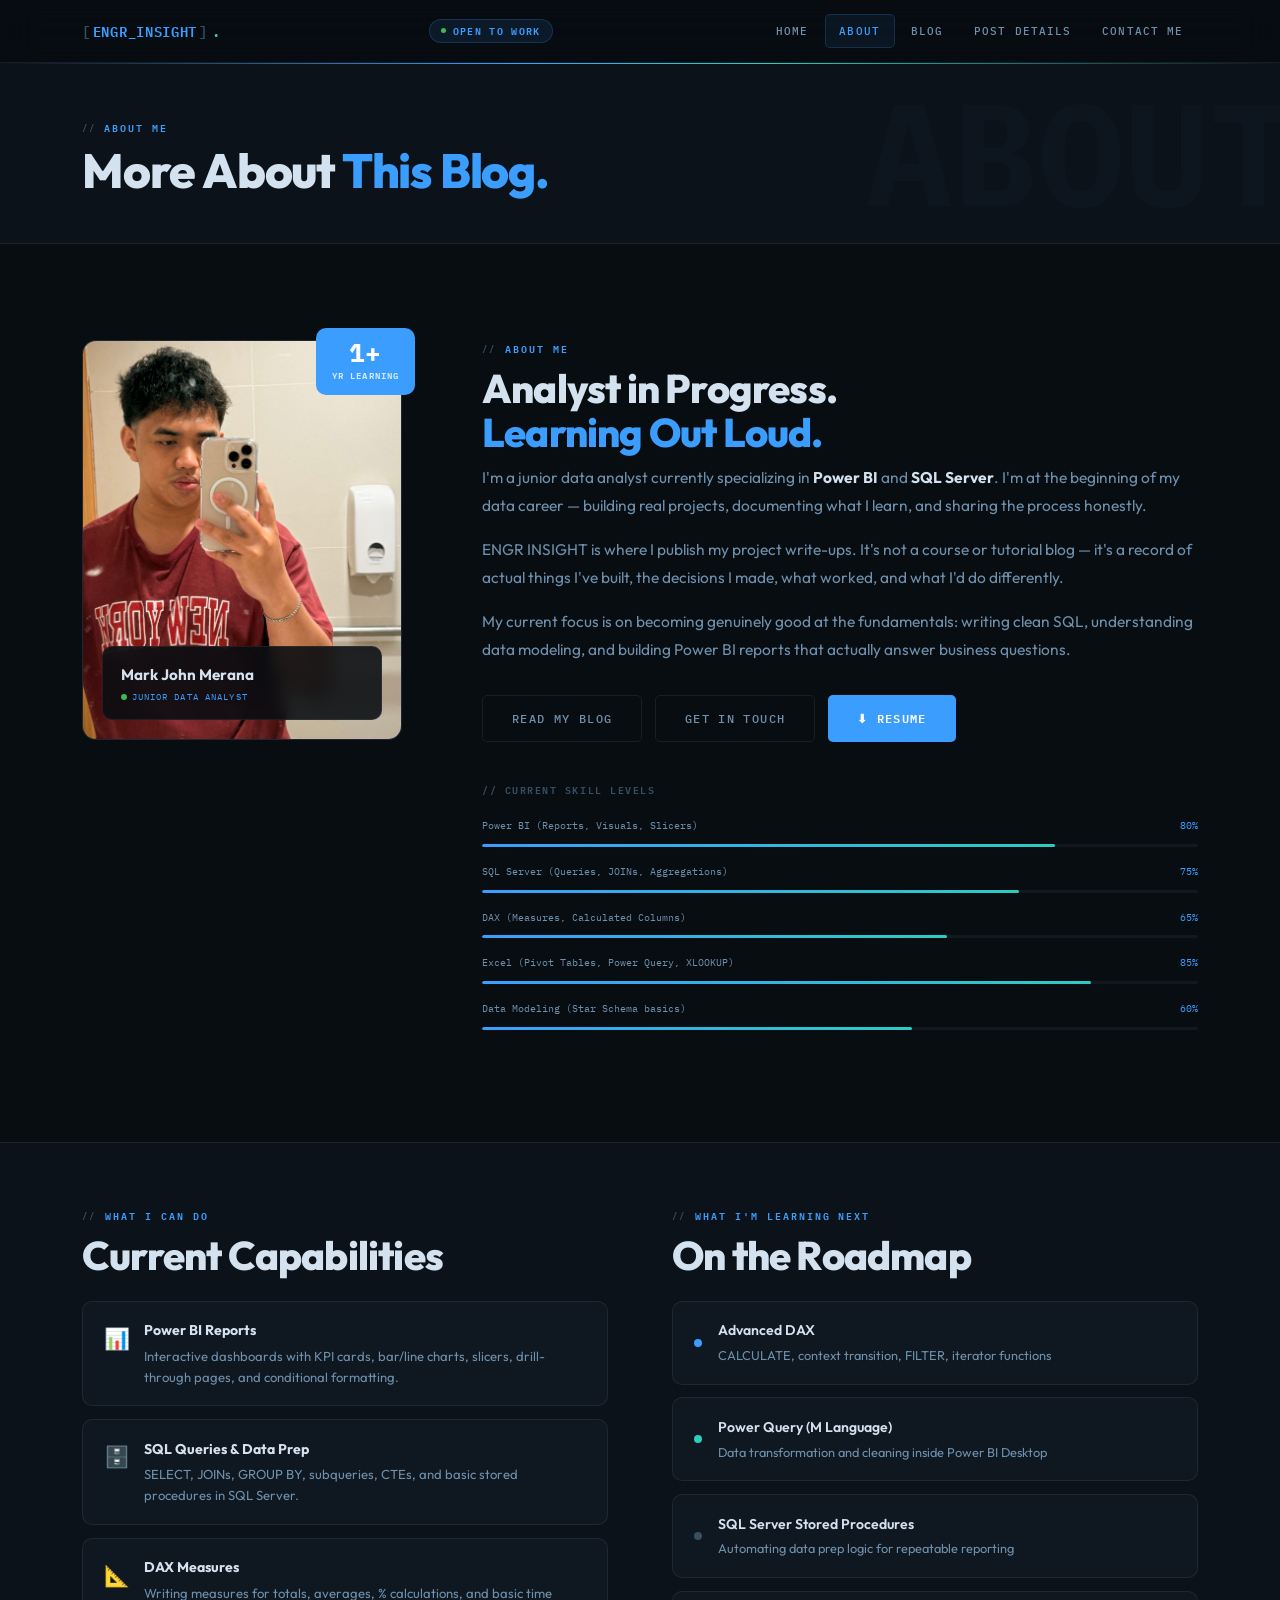
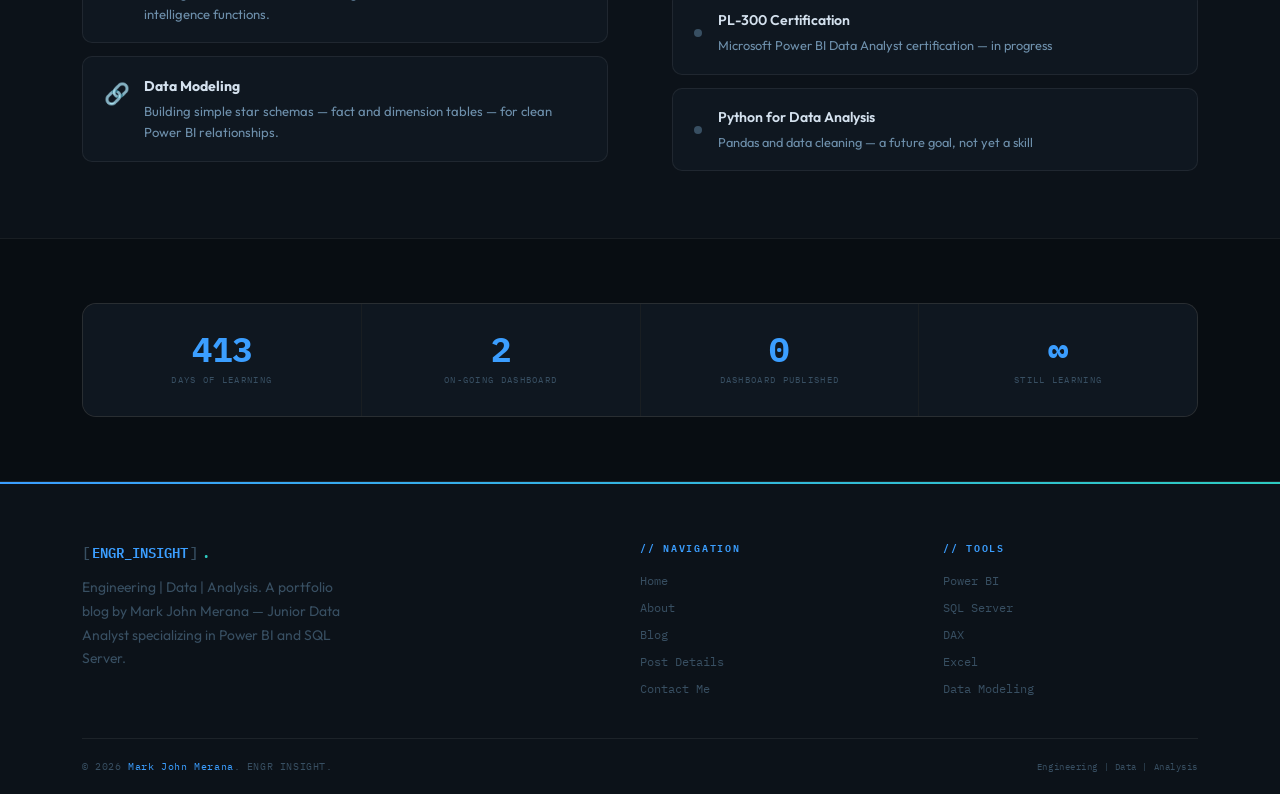
==== commit e307fede: "Updated home, added a favicon, and add github link in post-details" ====
--- a/about.html
+++ b/about.html
@@ -1,6 +1,7 @@
 <!DOCTYPE html>
 <html lang="en">
 <head>
+<link rel="icon" href="data:image/svg+xml,<svg xmlns='http://www.w3.org/2000/svg' viewBox='0 0 100 100'><rect width='100' height='100' rx='12' fill='%23080d12'/><text x='50' y='68' font-size='52' font-family='monospace' font-weight='bold' fill='%233b9eff' text-anchor='middle'>EI</text></svg>">
 <meta charset="UTF-8"/><meta name="viewport" content="width=device-width, initial-scale=1.0"/>
 <title>About — ENGR INSIGHT | Mark John Merana</title>
 <link rel="stylesheet" href="style.css"/>
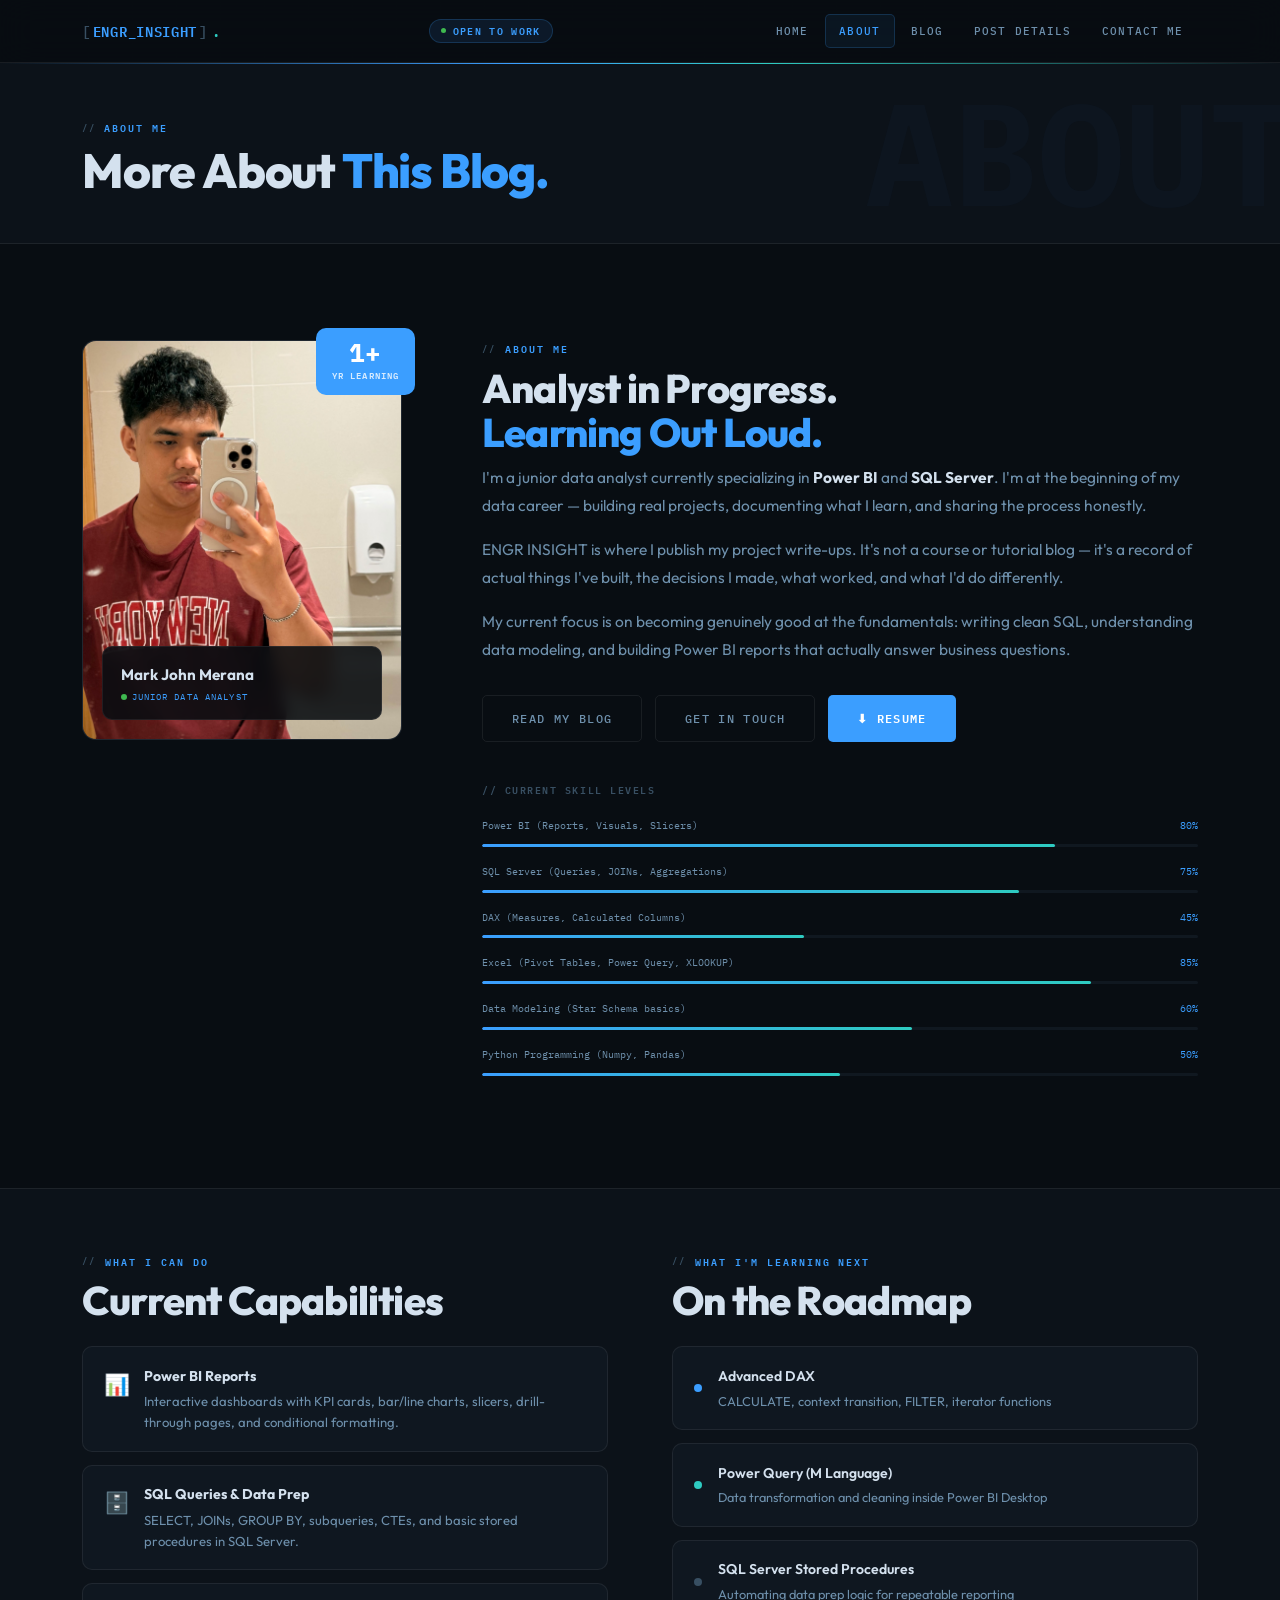
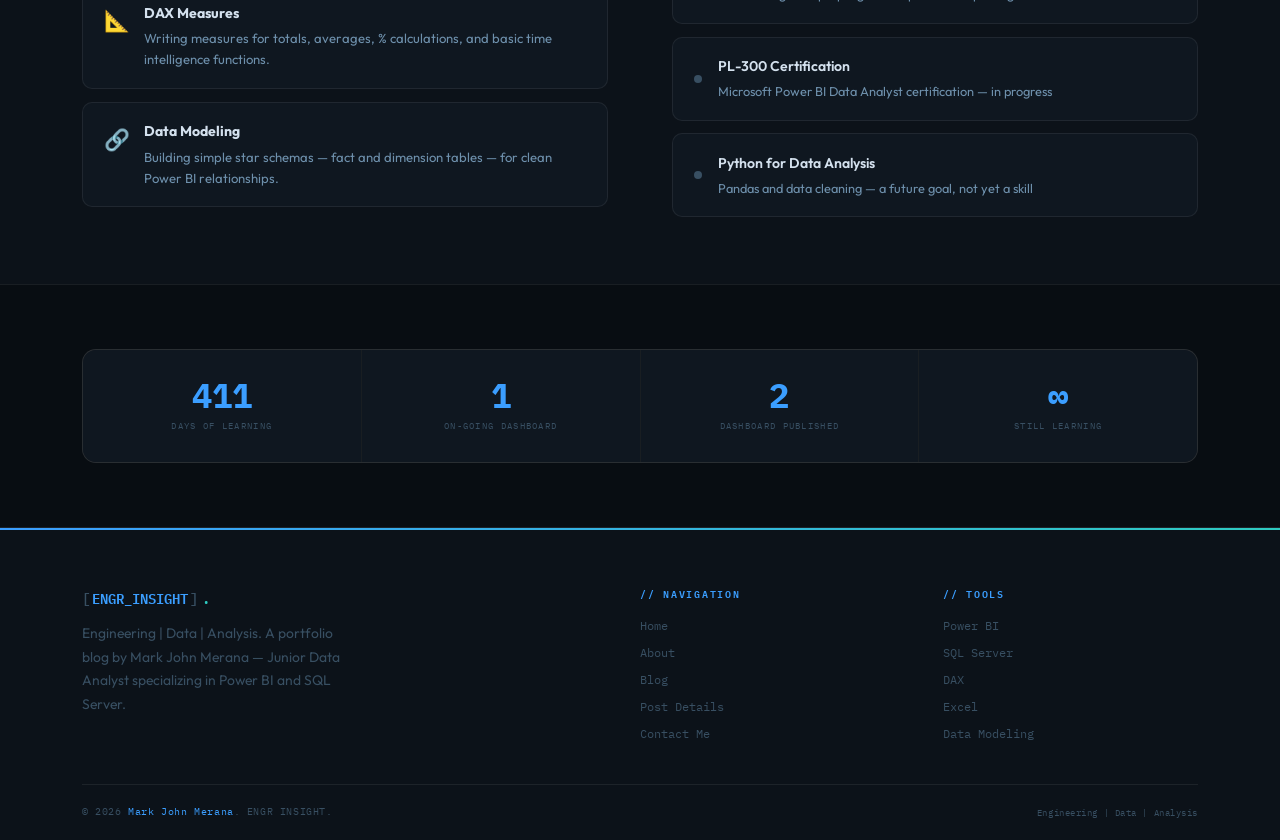
==== commit e5f80a07: "Added Diagnostic Analysis and edited components" ====
--- a/about.html
+++ b/about.html
@@ -83,8 +83,8 @@
             <div class="skill-track"><div class="skill-fill" data-w="75"></div></div>
           </div>
           <div style="margin-bottom:1rem;">
-            <div style="display:flex;justify-content:space-between;font-family:var(--mono);font-size:.65rem;color:var(--text-dim);margin-bottom:.35rem;"><span>DAX (Measures, Calculated Columns)</span><span style="color:var(--blue)">65%</span></div>
-            <div class="skill-track"><div class="skill-fill" data-w="65"></div></div>
+            <div style="display:flex;justify-content:space-between;font-family:var(--mono);font-size:.65rem;color:var(--text-dim);margin-bottom:.35rem;"><span>DAX (Measures, Calculated Columns)</span><span style="color:var(--blue)">45%</span></div>
+            <div class="skill-track"><div class="skill-fill" data-w="45"></div></div>
           </div>
           <div style="margin-bottom:1rem;">
             <div style="display:flex;justify-content:space-between;font-family:var(--mono);font-size:.65rem;color:var(--text-dim);margin-bottom:.35rem;"><span>Excel (Pivot Tables, Power Query, XLOOKUP)</span><span style="color:var(--blue)">85%</span></div>
@@ -93,6 +93,10 @@
           <div style="margin-bottom:1rem;">
             <div style="display:flex;justify-content:space-between;font-family:var(--mono);font-size:.65rem;color:var(--text-dim);margin-bottom:.35rem;"><span>Data Modeling (Star Schema basics)</span><span style="color:var(--blue)">60%</span></div>
             <div class="skill-track"><div class="skill-fill" data-w="60"></div></div>
+            </div>
+          <div style="margin-bottom:1rem;">
+            <div style="display:flex;justify-content:space-between;font-family:var(--mono);font-size:.65rem;color:var(--text-dim);margin-bottom:.35rem;"><span>Python Programming (Numpy, Pandas)</span><span style="color:var(--blue)">50%</span></div>
+            <div class="skill-track"><div class="skill-fill" data-w="50"></div></div>
           </div>
         </div>
       </div>
@@ -174,8 +178,8 @@
   <div class="container">
     <div class="stats-grid reveal">
       <div class="stat-box"><div class="stat-num" data-int="574">0</div><div class="stat-label">Days of Learning</div></div>
-      <div class="stat-box"><div class="stat-num" data-int="4">0</div><div class="stat-label">On-Going Dashboard</div></div>
-      <div class="stat-box"><div class="stat-num" data-int="1">0</div><div class="stat-label">Dashboard Published</div></div>
+      <div class="stat-box"><div class="stat-num" data-int="2">0</div><div class="stat-label">On-Going Dashboard</div></div>
+      <div class="stat-box"><div class="stat-num" data-int="3">0</div><div class="stat-label">Dashboard Published</div></div>
       <div class="stat-box"><div class="stat-num">∞</div><div class="stat-label">Still Learning</div></div>
     </div>
   </div>
--- a/style.css
+++ b/style.css
@@ -827,4 +827,5 @@
   .hero-section h1    { font-size: 2.6rem !important; }
 
   .stack-card         { padding: 1.2rem !important; }
-}+}
+
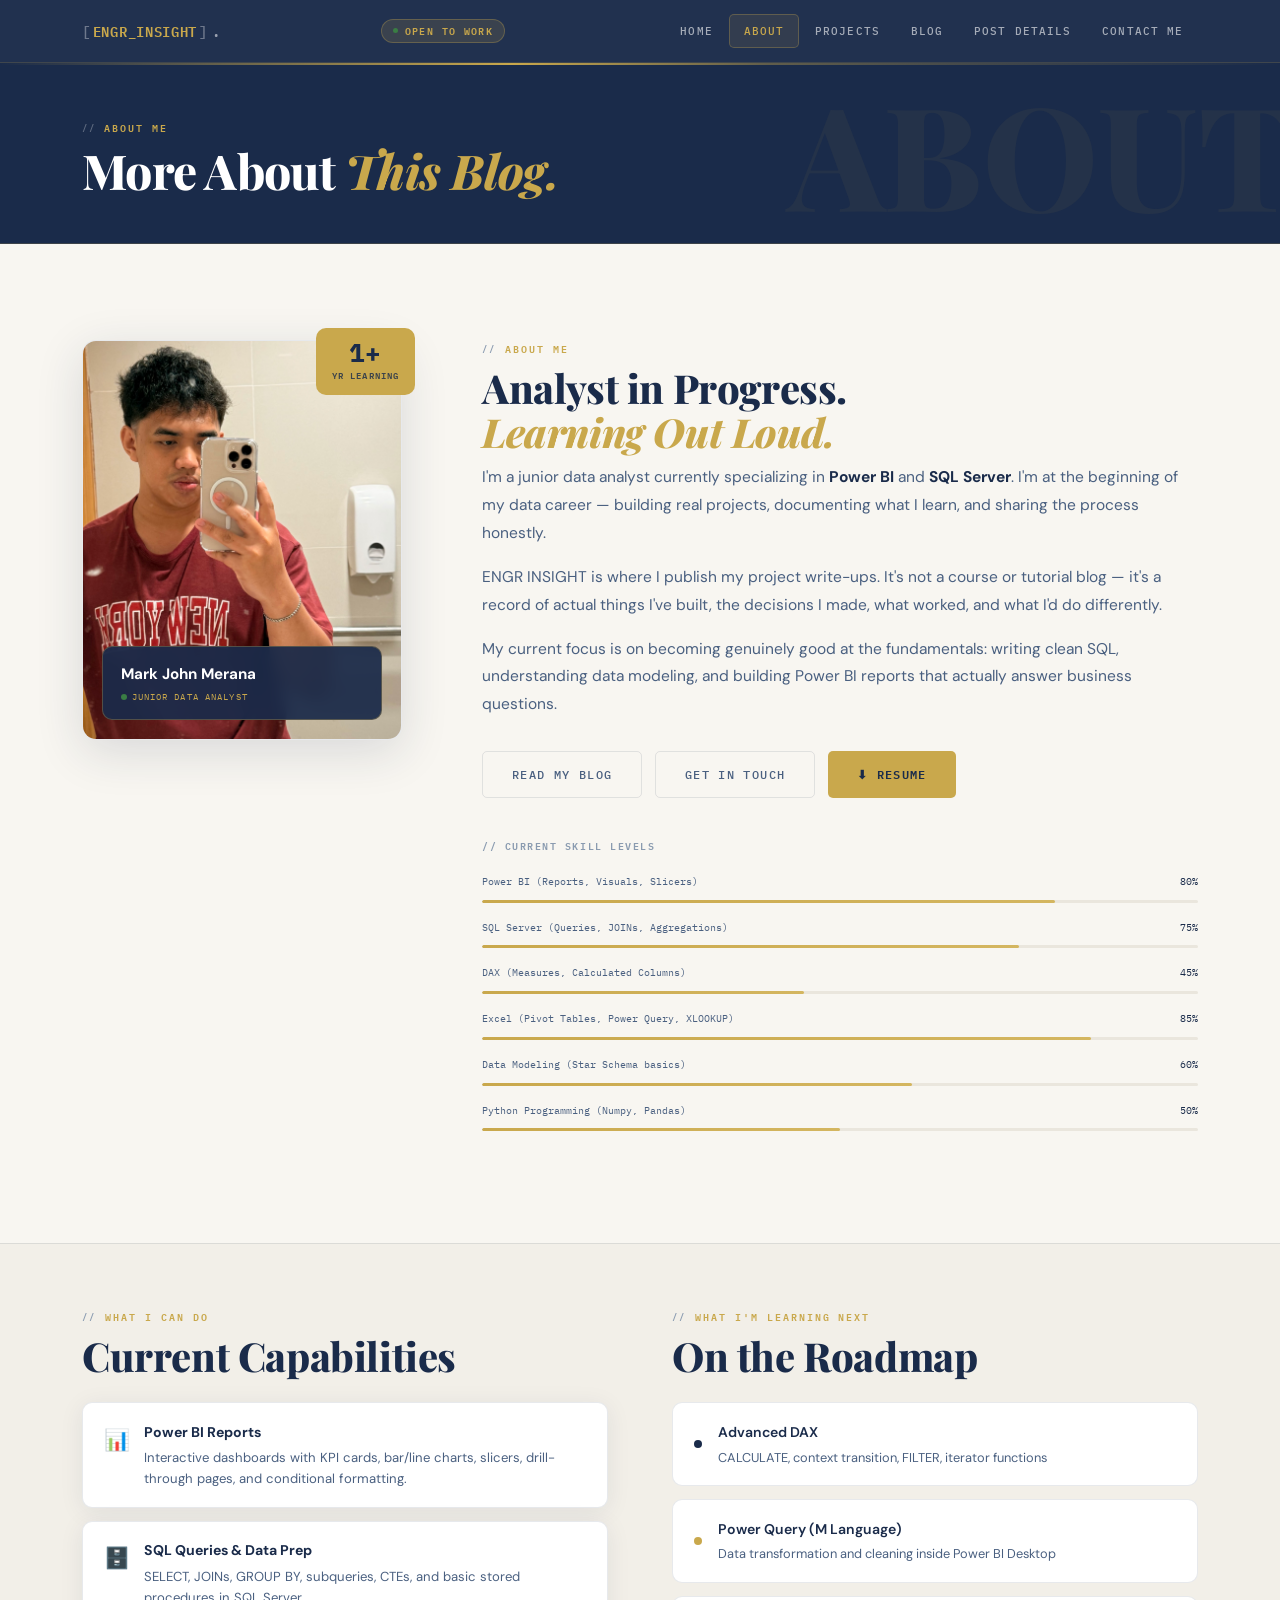
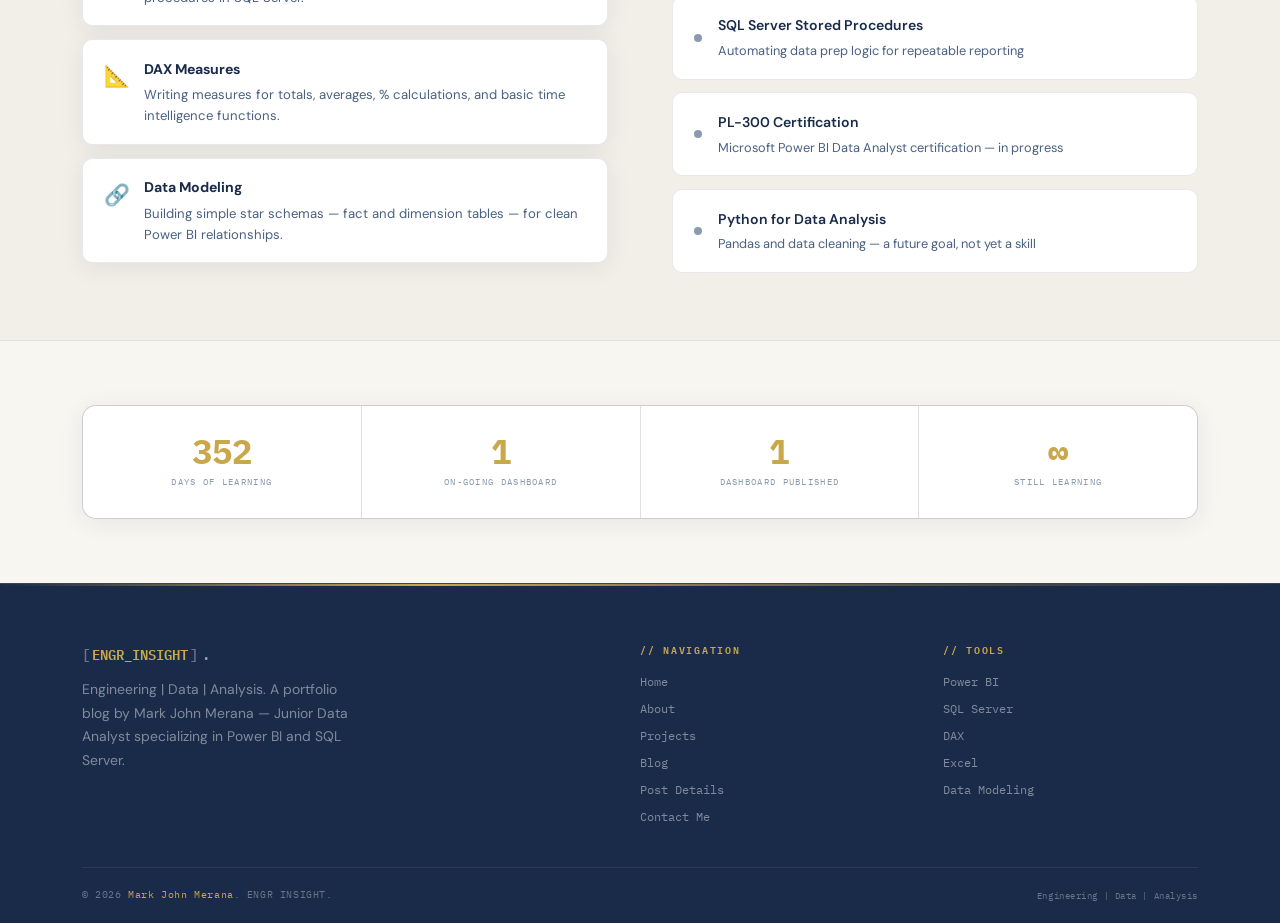
==== commit 688cb3bc: "feat: added another section and changed the theme to professional" ====
--- a/about.html
+++ b/about.html
@@ -1,7 +1,7 @@
 <!DOCTYPE html>
 <html lang="en">
 <head>
-<link rel="icon" href="data:image/svg+xml,<svg xmlns='http://www.w3.org/2000/svg' viewBox='0 0 100 100'><rect width='100' height='100' rx='12' fill='%23080d12'/><text x='50' y='68' font-size='52' font-family='monospace' font-weight='bold' fill='%233b9eff' text-anchor='middle'>EI</text></svg>">
+<link rel="icon" href="data:image/svg+xml,<svg xmlns='http://www.w3.org/2000/svg' viewBox='0 0 100 100'><rect width='100' height='100' rx='12' fill='%231a2b4a'/><text x='50' y='68' font-size='52' font-family='monospace' font-weight='bold' fill='%23c9a84c' text-anchor='middle'>EI</text></svg>">
 <meta charset="UTF-8"/><meta name="viewport" content="width=device-width, initial-scale=1.0"/>
 <title>About — ENGR INSIGHT | Mark John Merana</title>
 <link rel="stylesheet" href="style.css"/>
@@ -12,10 +12,21 @@
   <div class="nav-inner">
     <a href="index.html" class="nav-logo"><span class="logo-bracket">[</span><span class="logo-accent">ENGR_INSIGHT</span><span class="logo-bracket">]</span><span class="logo-dot">.</span></a>
     <div class="nav-badge">Open to Work</div>
-    <div class="nav-links"><a href="index.html">Home</a><a href="about.html" class="active">About</a><a href="blog.html">Blog</a><a href="post-details.html">Post Details</a><a href="contact.html">Contact Me</a></div>
+    <div class="nav-links">
+      <a href="index.html">Home</a>
+      <a href="about.html" class="active">About</a>
+      <a href="projects.html">Projects</a>
+      <a href="blog.html">Blog</a>
+      <a href="post-details.html">Post Details</a>
+      <a href="contact.html">Contact Me</a></div>
     <button class="nav-toggle" onclick="toggleMenu()"><span></span><span></span><span></span></button>
   </div>
-  <div class="nav-mobile" id="navMobile"><a href="index.html">Home</a><a href="about.html" class="active">About</a><a href="blog.html">Blog</a><a href="post-details.html">Post Details</a><a href="contact.html">Contact Me</a></div>
+  <div class="nav-mobile" id="navMobile">
+    <a href="index.html">Home</a>
+    <a href="about.html" class="active">About</a>
+    <a href="projects.html">Projects</a>
+    <a href="blog.html">Blog</a><a href="post-details.html">Post Details</a>
+    <a href="contact.html">Contact Me</a></div>
 </nav>
 
 <div class="page-banner">
@@ -133,7 +144,7 @@
         <h2 class="s-title reveal" style="margin-bottom:1.5rem;">On the Roadmap</h2>
         <div style="display:flex;flex-direction:column;gap:.8rem;">
           <div style="background:var(--card);border:1px solid var(--border);border-radius:var(--radius-md);padding:1.1rem 1.3rem;display:flex;align-items:center;gap:1rem;" class="reveal">
-            <div style="width:8px;height:8px;border-radius:50%;background:var(--blue);flex-shrink:0;"></div>
+            <div style="width:8px;height:8px;border-radius:50%;background:#1a2b4a;flex-shrink:0;"></div>
             <div>
               <div style="font-family:var(--sans);font-size:.88rem;font-weight:600;color:var(--text);margin-bottom:.15rem;">Advanced DAX</div>
               <div style="font-size:.8rem;color:var(--text-dim);">CALCULATE, context transition, FILTER, iterator functions</div>
@@ -192,7 +203,7 @@
         <div class="f-logo"><span class="logo-bracket">[</span><span class="logo-accent">ENGR_INSIGHT</span><span class="logo-bracket">]</span><span class="logo-dot">.</span></div>
         <p>Engineering | Data | Analysis. A portfolio blog by Mark John Merana — Junior Data Analyst specializing in Power BI and SQL Server.</p>
       </div>
-      <div><div class="f-col-title">// Navigation</div><div class="f-links"><a href="index.html">Home</a><a href="about.html">About</a><a href="blog.html">Blog</a><a href="post-details.html">Post Details</a><a href="contact.html">Contact Me</a></div></div>
+      <div><div class="f-col-title">// Navigation</div><div class="f-links"><a href="index.html">Home</a><a href="about.html">About</a><a href="projects.html">Projects</a><a href="blog.html">Blog</a><a href="post-details.html">Post Details</a><a href="contact.html">Contact Me</a></div></div>
       <div><div class="f-col-title">// Tools</div><div class="f-links"><a href="#">Power BI</a><a href="#">SQL Server</a><a href="#">DAX</a><a href="#">Excel</a><a href="#">Data Modeling</a></div></div>
     </div>
     <div class="footer-bottom">
@@ -207,6 +218,7 @@
 function toggleMenu(){document.getElementById('navMobile').classList.toggle('open');}
 const io=new IntersectionObserver(e=>e.forEach(x=>{if(x.isIntersecting){x.target.classList.add('visible');io.unobserve(x.target);}}),{threshold:.1});
 document.querySelectorAll('.reveal').forEach(el=>io.observe(el));
+setTimeout(()=>document.querySelectorAll('.reveal:not(.visible)').forEach(el=>el.classList.add('visible')),800);
 const sio=new IntersectionObserver(e=>e.forEach(x=>{if(x.isIntersecting){x.target.querySelectorAll('.skill-fill').forEach(b=>b.style.width=b.dataset.w+'%');sio.unobserve(x.target);}}),{threshold:.25});
 document.querySelectorAll('.skill-bar-section').forEach(el=>sio.observe(el));
 function animVal(el,t,d){const s=performance.now(),dur=1400;function tk(n){const p=Math.min((n-s)/dur,1),v=t*(1-Math.pow(1-p,3));el.textContent=d?v.toFixed(d):Math.floor(v).toLocaleString();if(p<1)requestAnimationFrame(tk);}requestAnimationFrame(tk);}
--- a/style.css
+++ b/style.css
@@ -1,16 +1,16 @@
 /* ═══════════════════════════════════════════════════════
    ENGR INSIGHT — Junior Data Analyst Portfolio
    Mark John Merana | Power BI & SQL Server
-   Design: Dark Dashboard · Blue/Teal Accent
+   Design: Classic Professional · Navy / White / Gold
 ═══════════════════════════════════════════════════════ */
-@import url('https://fonts.googleapis.com/css2?family=IBM+Plex+Mono:ital,wght@0,300;0,400;0,500;0,600;1,400&family=Outfit:wght@300;400;500;600;700;800&display=swap');
+@import url('https://fonts.googleapis.com/css2?family=IBM+Plex+Mono:ital,wght@0,300;0,400;0,500;0,600;1,400&family=Playfair+Display:ital,wght@0,700;0,800;1,700&family=DM+Sans:wght@300;400;500;600;700&display=swap');
 
 *, *::before, *::after { box-sizing: border-box; margin: 0; padding: 0; }
 html { scroll-behavior: smooth; }
 body {
-  font-family: 'Outfit', sans-serif;
-  background: #080d12;
-  color: #d4e1ee;
+  font-family: 'DM Sans', sans-serif;
+  background: #f8f6f1;
+  color: #1a2b4a;
   line-height: 1.65;
   overflow-x: hidden;
 }
@@ -20,48 +20,49 @@
 
 /* ─── VARIABLES ──────────────────────────────────────────── */
 :root {
-  --blue:      #3b9eff;
-  --blue-dim:  #2276cc;
-  --blue-glow: rgba(59,158,255,.14);
-  --blue-sub:  rgba(59,158,255,.07);
-  --teal:      #2ecbc1;
-  --teal-sub:  rgba(46,203,193,.08);
-  --green:     #3fb950;
-  --amber:     #e8a020;
-  --red:       #f85149;
-  --bg:        #080d12;
-  --bg2:       #0c1219;
-  --bg3:       #101820;
-  --card:      #0f1720;
-  --card2:     #141e2a;
-  --border:    rgba(255,255,255,.07);
-  --border-b:  rgba(59,158,255,.22);
-  --text:      #d4e1ee;
-  --text-dim:  #6e90ac;
-  --text-muted:#384f62;
+  --blue:      #1a2b4a;
+  --blue-dim:  #263d68;
+  --blue-glow: rgba(26,43,74,.12);
+  --blue-sub:  rgba(26,43,74,.06);
+  --teal:      #c9a84c;
+  --teal-sub:  rgba(201,168,76,.10);
+  --green:     #3a7d44;
+  --amber:     #c9a84c;
+  --red:       #b83232;
+  --bg:        #f8f6f1;
+  --bg2:       #f2efe8;
+  --bg3:       #eae6dd;
+  --card:      #ffffff;
+  --card2:     #fdfcf9;
+  --border:    rgba(26,43,74,.10);
+  --border-b:  rgba(201,168,76,.40);
+  --text:      #1a2b4a;
+  --text-dim:  #4a6080;
+  --text-muted:#8a9bb0;
   --mono:      'IBM Plex Mono', monospace;
-  --sans:      'Outfit', sans-serif;
+  --sans:      'DM Sans', sans-serif;
+  --serif:     'Playfair Display', serif;
   --radius:    5px;
   --radius-md: 10px;
   --radius-lg: 14px;
   --max-w:     1180px;
-  --shadow:    0 4px 24px rgba(0,0,0,.45);
-  --shadow-lg: 0 12px 48px rgba(0,0,0,.6);
-  --glow:      0 0 28px rgba(59,158,255,.12);
+  --shadow:    0 4px 24px rgba(26,43,74,.08);
+  --shadow-lg: 0 12px 48px rgba(26,43,74,.14);
+  --glow:      0 0 28px rgba(201,168,76,.15);
 }
 
 /* ─── SCROLLBAR ──────────────────────────────────────────── */
 ::-webkit-scrollbar { width: 4px; }
 ::-webkit-scrollbar-track { background: var(--bg); }
-::-webkit-scrollbar-thumb { background: #1a2d40; border-radius: 4px; }
+::-webkit-scrollbar-thumb { background: #c9a84c; border-radius: 4px; }
 ::-webkit-scrollbar-thumb:hover { background: var(--blue); }
 
 /* ─── GRID OVERLAY ───────────────────────────────────────── */
 .grid-bg {
   position: fixed; inset: 0; pointer-events: none; z-index: 0;
   background-image:
-    linear-gradient(rgba(59,158,255,.016) 1px, transparent 1px),
-    linear-gradient(90deg, rgba(59,158,255,.016) 1px, transparent 1px);
+    linear-gradient(rgba(26,43,74,.025) 1px, transparent 1px),
+    linear-gradient(90deg, rgba(26,43,74,.025) 1px, transparent 1px);
   background-size: 44px 44px;
 }
 
@@ -71,78 +72,78 @@
 /* ─── NAVBAR ─────────────────────────────────────────────── */
 #navbar {
   position: sticky; top: 0; z-index: 100;
-  background: rgba(8,13,18,.92);
+  background: rgba(26,43,74,.97);
   backdrop-filter: blur(18px);
-  border-bottom: 1px solid var(--border);
+  border-bottom: 1px solid rgba(201,168,76,.18);
   transition: border-color .3s;
 }
-#navbar.scrolled { border-bottom-color: rgba(59,158,255,.18); }
+#navbar.scrolled { border-bottom-color: rgba(201,168,76,.35); }
 .nav-inner {
   display: flex; align-items: center; justify-content: space-between;
   height: 62px; max-width: var(--max-w); margin: 0 auto; padding: 0 2rem;
 }
 .nav-logo {
   font-family: var(--mono); font-size: .88rem; font-weight: 600;
-  color: var(--text); letter-spacing: .05em;
+  color: #ffffff; letter-spacing: .05em;
   display: flex; align-items: center; gap: 2px;
 }
-.logo-bracket { color: var(--text-muted); }
-.logo-accent  { color: var(--blue); }
-.logo-dot     { color: var(--teal); margin-left: 2px; }
+.logo-bracket { color: rgba(255,255,255,.35); }
+.logo-accent  { color: #c9a84c; }
+.logo-dot     { color: rgba(255,255,255,.55); margin-left: 2px; }
 
 .nav-badge {
   font-family: var(--mono); font-size: .6rem; font-weight: 600;
   letter-spacing: .14em; text-transform: uppercase;
   padding: .22rem .7rem;
-  background: rgba(59,158,255,.1);
-  border: 1px solid rgba(59,158,255,.2);
-  border-radius: 30px; color: var(--blue);
+  background: rgba(201,168,76,.15);
+  border: 1px solid rgba(201,168,76,.3);
+  border-radius: 30px; color: #c9a84c;
   display: flex; align-items: center; gap: .4rem;
 }
 .nav-badge::before {
   content: ''; width: 5px; height: 5px; border-radius: 50%;
-  background: var(--green); animation: blink 2.5s ease infinite;
+  background: #3a7d44; animation: blink 2.5s ease infinite;
 }
 .nav-links { display: flex; align-items: center; gap: .1rem; }
 .nav-links a {
   font-family: var(--mono); font-size: .7rem; font-weight: 500;
   letter-spacing: .1em; text-transform: uppercase;
-  color: var(--text-dim); padding: .45rem .85rem;
+  color: rgba(255,255,255,.6); padding: .45rem .85rem;
   border-radius: var(--radius); transition: all .2s;
   border: 1px solid transparent;
 }
-.nav-links a:hover { color: var(--text); background: rgba(255,255,255,.04); }
+.nav-links a:hover { color: #ffffff; background: rgba(255,255,255,.06); }
 .nav-links a.active {
-  color: var(--blue);
-  border-color: rgba(59,158,255,.2);
-  background: var(--blue-sub);
+  color: #c9a84c;
+  border-color: rgba(201,168,76,.3);
+  background: rgba(201,168,76,.1);
 }
 .nav-toggle {
   display: none; flex-direction: column; gap: 5px;
-  background: none; border: 1px solid var(--border);
+  background: none; border: 1px solid rgba(255,255,255,.2);
   border-radius: var(--radius); cursor: pointer; padding: 8px;
 }
-.nav-toggle span { width: 18px; height: 1.5px; background: var(--text-dim); display: block; transition: all .2s; }
+.nav-toggle span { width: 18px; height: 1.5px; background: rgba(255,255,255,.7); display: block; transition: all .2s; }
 .nav-mobile {
   display: none; flex-direction: column;
-  background: var(--bg2); border-top: 1px solid var(--border); padding: .5rem 0 .8rem;
+  background: #1a2b4a; border-top: 1px solid rgba(201,168,76,.15); padding: .5rem 0 .8rem;
 }
 .nav-mobile a {
   font-family: var(--mono); font-size: .72rem; letter-spacing: .1em;
-  text-transform: uppercase; color: var(--text-dim); padding: .7rem 2rem; display: block;
-}
-.nav-mobile a.active { color: var(--blue); }
+  text-transform: uppercase; color: rgba(255,255,255,.6); padding: .7rem 2rem; display: block;
+}
+.nav-mobile a.active { color: #c9a84c; }
 .nav-mobile.open { display: flex; }
 
 /* ─── TICKER ─────────────────────────────────────────────── */
 .ticker-bar {
-  background: var(--bg2); border-bottom: 1px solid var(--border);
+  background: #1a2b4a; border-bottom: 1px solid rgba(201,168,76,.18);
   height: 28px; overflow: hidden; display: flex; align-items: center;
 }
 .ticker-label {
   font-family: var(--mono); font-size: .58rem; font-weight: 700;
   letter-spacing: .16em; text-transform: uppercase;
-  background: var(--blue); color: #fff;
+  background: #c9a84c; color: #1a2b4a;
   padding: 0 1rem; height: 100%;
   display: flex; align-items: center; flex-shrink: 0;
 }
@@ -153,66 +154,66 @@
 }
 .ti {
   font-family: var(--mono); font-size: .6rem;
-  color: var(--text-muted); padding: 0 2rem;
+  color: rgba(255,255,255,.35); padding: 0 2rem;
   display: flex; align-items: center; gap: .35rem;
 }
-.ti b { color: var(--blue); font-weight: 600; }
-.ti-sep { color: var(--border); margin: 0 .4rem; }
+.ti b { color: #c9a84c; font-weight: 600; }
+.ti-sep { color: rgba(255,255,255,.15); margin: 0 .4rem; }
 @keyframes ticker { 0% { transform: translateX(0); } 100% { transform: translateX(-50%); } }
 
 /* ─── PAGE BANNER ────────────────────────────────────────── */
 .page-banner {
-  background: var(--bg2); border-bottom: 1px solid var(--border);
+  background: #1a2b4a; border-bottom: 1px solid rgba(201,168,76,.2);
   padding: 3.5rem 0 3rem; position: relative; overflow: hidden; z-index: 2;
 }
 .page-banner::after {
-  content: ''; position: absolute; top: 0; left: 0; right: 0; height: 1px;
-  background: linear-gradient(90deg, transparent 0%, var(--blue) 40%, var(--teal) 60%, transparent 100%);
+  content: ''; position: absolute; top: 0; left: 0; right: 0; height: 2px;
+  background: linear-gradient(90deg, transparent 0%, #c9a84c 40%, rgba(201,168,76,.4) 60%, transparent 100%);
 }
 .banner-bg-word {
   position: absolute; right: -1rem; top: 50%; transform: translateY(-50%);
-  font-family: var(--mono); font-size: 9rem; font-weight: 800;
-  color: rgba(59,158,255,.028); pointer-events: none; white-space: nowrap;
+  font-family: 'Playfair Display', serif; font-size: 9rem; font-weight: 800;
+  color: rgba(201,168,76,.06); pointer-events: none; white-space: nowrap;
 }
 .banner-eyebrow {
   font-family: var(--mono); font-size: .62rem; font-weight: 600;
-  letter-spacing: .2em; text-transform: uppercase; color: var(--blue);
+  letter-spacing: .2em; text-transform: uppercase; color: #c9a84c;
   display: flex; align-items: center; gap: .5rem; margin-bottom: .6rem;
 }
-.banner-eyebrow::before { content: '//'; color: var(--text-muted); font-size: .56rem; }
+.banner-eyebrow::before { content: '//'; color: rgba(255,255,255,.3); font-size: .56rem; }
 .banner-title {
-  font-family: var(--sans); font-size: clamp(2rem, 4vw, 3rem);
-  font-weight: 800; letter-spacing: -.025em; line-height: 1.05;
-  color: var(--text);
-}
-.banner-title em { font-style: normal; color: var(--blue); }
+  font-family: 'Playfair Display', serif; font-size: clamp(2rem, 4vw, 3rem);
+  font-weight: 800; letter-spacing: -.015em; line-height: 1.05;
+  color: #ffffff;
+}
+.banner-title em { font-style: italic; color: #c9a84c; }
 
 /* ─── SECTIONS ───────────────────────────────────────────── */
 .section    { padding: 6rem 0; position: relative; z-index: 2; }
 .section-sm { padding: 4rem 0; position: relative; z-index: 2; }
 .s-eye {
   font-family: var(--mono); font-size: .62rem; font-weight: 600;
-  letter-spacing: .2em; text-transform: uppercase; color: var(--blue);
+  letter-spacing: .2em; text-transform: uppercase; color: #c9a84c;
   display: flex; align-items: center; gap: .55rem; margin-bottom: .6rem;
 }
 .s-eye::before { content: '//'; color: var(--text-muted); font-size: .56rem; }
 .s-title {
-  font-family: var(--sans); font-size: clamp(1.8rem, 3.5vw, 2.5rem);
-  font-weight: 800; letter-spacing: -.02em; line-height: 1.1;
+  font-family: 'Playfair Display', serif; font-size: clamp(1.8rem, 3.5vw, 2.5rem);
+  font-weight: 800; letter-spacing: -.01em; line-height: 1.1;
   color: var(--text); margin-bottom: .6rem;
 }
-.s-title em { font-style: normal; color: var(--blue); }
+.s-title em { font-style: italic; color: #c9a84c; }
 .s-sub { font-size: .97rem; color: var(--text-dim); max-width: 500px; line-height: 1.72; }
 
 /* ─── BUTTONS ────────────────────────────────────────────── */
 .btn-blue {
   font-family: var(--mono); font-size: .72rem; font-weight: 600;
   letter-spacing: .12em; text-transform: uppercase;
-  padding: .8rem 1.8rem; background: var(--blue); color: #fff;
+  padding: .8rem 1.8rem; background: #c9a84c; color: #1a2b4a;
   border: none; border-radius: var(--radius); cursor: pointer;
   transition: all .25s; display: inline-flex; align-items: center; gap: .45rem;
 }
-.btn-blue:hover { background: #5aaeff; transform: translateY(-2px); box-shadow: 0 8px 28px rgba(59,158,255,.3); }
+.btn-blue:hover { background: #d4b660; transform: translateY(-2px); box-shadow: 0 8px 28px rgba(201,168,76,.3); }
 .btn-ghost {
   font-family: var(--mono); font-size: .72rem; font-weight: 500;
   letter-spacing: .12em; text-transform: uppercase;
@@ -220,16 +221,17 @@
   border: 1px solid var(--border); border-radius: var(--radius);
   transition: all .25s; display: inline-flex; align-items: center; gap: .45rem;
 }
-.btn-ghost:hover { border-color: var(--border-b); color: var(--blue); }
+.btn-ghost:hover { border-color: var(--border-b); color: #c9a84c; }
 
 /* ─── DASHBOARD CARD SHELL ───────────────────────────────── */
 .d-card {
   background: var(--card); border: 1px solid var(--border);
   border-radius: var(--radius-lg); position: relative; overflow: hidden;
+  box-shadow: var(--shadow);
 }
 .d-card::before {
-  content: ''; position: absolute; top: 0; left: 0; right: 0; height: 1px;
-  background: linear-gradient(90deg, transparent, rgba(59,158,255,.3), transparent);
+  content: ''; position: absolute; top: 0; left: 0; right: 0; height: 2px;
+  background: linear-gradient(90deg, transparent, rgba(201,168,76,.4), transparent);
 }
 .d-card:hover { border-color: var(--border-b); }
 
@@ -237,7 +239,7 @@
 .metric-card {
   background: var(--card); border: 1px solid var(--border);
   border-radius: var(--radius-md); padding: 1.3rem 1.5rem;
-  transition: all .25s;
+  transition: all .25s; box-shadow: var(--shadow);
 }
 .metric-card:hover { border-color: var(--border-b); box-shadow: var(--glow); }
 .mc-label {
@@ -247,21 +249,21 @@
 }
 .mc-val {
   font-family: var(--mono); font-size: 1.75rem; font-weight: 700;
-  color: var(--blue); line-height: 1; margin-bottom: .3rem;
+  color: #c9a84c; line-height: 1; margin-bottom: .3rem;
 }
 .mc-sub {
   font-family: var(--mono); font-size: .6rem; color: var(--text-muted);
   display: flex; align-items: center; gap: .35rem;
 }
 .mc-up    { color: var(--green); }
-.mc-warn  { color: var(--amber); }
-.mc-info  { color: var(--teal);  }
+.mc-warn  { color: #c9a84c; }
+.mc-info  { color: #2276cc; }
 
 /* ─── STACK CARD ─────────────────────────────────────────── */
 .stack-card {
   background: var(--card); border: 1px solid var(--border);
   border-radius: var(--radius-md); padding: 1.5rem 1.6rem;
-  transition: all .28s; cursor: default;
+  transition: all .28s; cursor: default; box-shadow: var(--shadow);
 }
 .stack-card:hover {
   border-color: var(--border-b);
@@ -276,7 +278,7 @@
 }
 .sc-level {
   font-family: var(--mono); font-size: .58rem; font-weight: 600;
-  letter-spacing: .14em; text-transform: uppercase; color: var(--blue);
+  letter-spacing: .14em; text-transform: uppercase; color: #c9a84c;
   margin-bottom: .5rem;
 }
 .sc-desc { font-size: .82rem; color: var(--text-dim); line-height: 1.6; }
@@ -285,7 +287,7 @@
 .skill-track { height: 3px; background: var(--bg3); border-radius: 3px; overflow: hidden; margin-top: .6rem; }
 .skill-fill {
   height: 100%;
-  background: linear-gradient(90deg, var(--blue), var(--teal));
+  background: linear-gradient(90deg, #c9a84c, #d4b660);
   border-radius: 3px; width: 0;
   transition: width 1.4s cubic-bezier(.4,0,.2,1);
 }
@@ -295,10 +297,11 @@
   background: var(--card); border: 1px solid var(--border);
   border-radius: var(--radius-lg); overflow: hidden;
   margin-bottom: 2rem; transition: all .3s; cursor: pointer;
+  box-shadow: var(--shadow);
 }
 .post-card:hover {
   border-color: var(--border-b);
-  box-shadow: 0 8px 40px rgba(0,0,0,.4), var(--glow);
+  box-shadow: 0 8px 40px rgba(26,43,74,.12), var(--glow);
   transform: translateY(-2px);
 }
 .post-img {
@@ -312,30 +315,30 @@
   width: 100%; height: 100%; min-height: 200px;
   display: flex; align-items: center; justify-content: center;
   flex-direction: column; gap: .5rem;
-  background: linear-gradient(135deg, #0c1620, #162030);
+  background: linear-gradient(135deg, #eae6dd, #ddd9cf);
   color: var(--text-muted); font-family: var(--mono);
   font-size: .68rem; letter-spacing: .1em;
 }
-.post-img-ph .ph-icon { font-size: 2.5rem; opacity: .25; }
+.post-img-ph .ph-icon { font-size: 2.5rem; opacity: .3; }
 .post-body-wrap { padding: 1.8rem 2rem 2rem; }
 .post-cat {
   font-family: var(--mono); font-size: .6rem; font-weight: 600;
-  letter-spacing: .18em; text-transform: uppercase; color: var(--blue);
+  letter-spacing: .18em; text-transform: uppercase; color: #c9a84c;
   display: block; margin-bottom: .5rem;
 }
 .post-pills { display: flex; gap: .4rem; flex-wrap: wrap; margin-bottom: .8rem; }
 .pill {
   font-family: var(--mono); font-size: .56rem; font-weight: 500;
-  letter-spacing: .1em; color: var(--text-muted);
-  padding: .18rem .6rem; background: var(--bg3);
+  letter-spacing: .1em; color: #4a6080;
+  padding: .18rem .6rem; background: var(--bg2);
   border: 1px solid var(--border); border-radius: 30px;
 }
 .post-card h2 {
-  font-family: var(--sans); font-size: 1.35rem; font-weight: 700;
-  line-height: 1.2; color: var(--text); margin-bottom: .65rem;
+  font-family: 'Playfair Display', serif; font-size: 1.3rem; font-weight: 700;
+  line-height: 1.25; color: var(--text); margin-bottom: .65rem;
   transition: color .2s;
 }
-.post-card:hover h2 { color: var(--blue); }
+.post-card:hover h2 { color: #c9a84c; }
 .post-excerpt { font-size: .93rem; color: var(--text-dim); line-height: 1.75; margin-bottom: 1.3rem; }
 .post-footer {
   display: flex; align-items: center; justify-content: space-between;
@@ -347,13 +350,13 @@
 }
 .author-chip {
   width: 24px; height: 24px; border-radius: 50%;
-  background: var(--blue-sub); border: 1px solid var(--border-b);
+  background: rgba(201,168,76,.12); border: 1px solid rgba(201,168,76,.3);
   display: flex; align-items: center; justify-content: center;
-  font-size: .52rem; font-weight: 700; color: var(--blue);
+  font-size: .52rem; font-weight: 700; color: #c9a84c;
 }
 .read-link {
   font-family: var(--mono); font-size: .63rem; font-weight: 600;
-  letter-spacing: .1em; text-transform: uppercase; color: var(--blue);
+  letter-spacing: .1em; text-transform: uppercase; color: #c9a84c;
   display: flex; align-items: center; gap: .4rem; transition: gap .2s;
 }
 .read-link:hover { gap: .7rem; }
@@ -366,22 +369,23 @@
 .widget {
   background: var(--card); border: 1px solid var(--border);
   border-radius: var(--radius-lg); overflow: hidden; margin-bottom: 1.4rem;
+  box-shadow: var(--shadow);
 }
 .widget:last-child { margin-bottom: 0; }
 .w-head {
-  padding: .85rem 1.2rem; background: var(--bg3);
-  border-bottom: 1px solid var(--border);
+  padding: .85rem 1.2rem; background: #1a2b4a;
+  border-bottom: 1px solid rgba(201,168,76,.2);
   display: flex; align-items: center; gap: .5rem;
 }
 .w-head-label {
   font-family: var(--mono); font-size: .6rem; font-weight: 600;
-  letter-spacing: .18em; text-transform: uppercase; color: var(--text-dim);
-}
-.w-head-dot { width: 5px; height: 5px; border-radius: 50%; background: var(--blue); }
+  letter-spacing: .18em; text-transform: uppercase; color: rgba(255,255,255,.7);
+}
+.w-head-dot { width: 5px; height: 5px; border-radius: 50%; background: #c9a84c; }
 .w-body { padding: 1rem 1.2rem; }
 .search-row { display: flex; gap: .4rem; }
 .search-inp {
-  flex: 1; background: var(--bg3); border: 1px solid var(--border);
+  flex: 1; background: var(--bg2); border: 1px solid var(--border);
   border-radius: var(--radius); padding: .6rem .9rem;
   font-family: var(--mono); font-size: .72rem; color: var(--text);
   outline: none; transition: border-color .2s;
@@ -389,11 +393,11 @@
 .search-inp:focus { border-color: var(--border-b); }
 .search-inp::placeholder { color: var(--text-muted); }
 .search-btn {
-  width: 34px; height: 34px; background: var(--blue);
+  width: 34px; height: 34px; background: #c9a84c;
   border: none; border-radius: var(--radius); cursor: pointer;
-  font-size: .8rem; color: #fff; transition: background .2s; flex-shrink: 0;
-}
-.search-btn:hover { background: var(--blue-dim); }
+  font-size: .8rem; color: #1a2b4a; transition: background .2s; flex-shrink: 0; font-weight: 700;
+}
+.search-btn:hover { background: #d4b660; }
 .recent-item {
   display: flex; gap: .8rem; align-items: flex-start;
   padding: .75rem 0; border-bottom: 1px solid var(--border);
@@ -401,7 +405,7 @@
 .recent-item:last-child { border-bottom: none; }
 .recent-thumb {
   width: 52px; height: 40px; flex-shrink: 0;
-  background: var(--bg3); border: 1px solid var(--border);
+  background: var(--bg2); border: 1px solid var(--border);
   border-radius: var(--radius); display: flex; align-items: center;
   justify-content: center; font-size: .95rem; overflow: hidden;
 }
@@ -409,31 +413,40 @@
   font-family: var(--sans); font-size: .8rem; font-weight: 600;
   color: var(--text); line-height: 1.3; transition: color .2s; margin-bottom: .2rem;
 }
-.recent-info h4:hover { color: var(--blue); }
+.recent-info h4:hover { color: #c9a84c; }
 .recent-date { font-family: var(--mono); font-size: .6rem; color: var(--text-muted); }
 .tag-wrap { display: flex; flex-wrap: wrap; gap: .4rem; }
 .tag {
   font-family: var(--mono); font-size: .57rem; font-weight: 500;
   letter-spacing: .1em; text-transform: uppercase;
-  padding: .22rem .65rem; background: var(--bg3);
-  border: 1px solid var(--border); border-radius: var(--radius);
-  color: var(--text-muted); transition: all .2s; cursor: pointer;
-}
-.tag:hover { background: var(--blue-sub); border-color: var(--border-b); color: var(--blue); }
-/* mini stats */
-.mini-stats { display: grid; grid-template-columns: 1fr 1fr; gap: .5rem; }
+  color: #4a6080; padding: .22rem .7rem;
+  background: var(--bg2); border: 1px solid var(--border);
+  border-radius: 30px; cursor: default; transition: all .2s;
+}
+.tag:hover { color: #c9a84c; border-color: var(--border-b); background: rgba(201,168,76,.06); }
+
+/* mini stats in sidebar */
+.mini-stats {
+  display: grid; grid-template-columns: 1fr 1fr; gap: .6rem;
+}
 .ms-box {
-  background: var(--bg3); border: 1px solid var(--border);
-  border-radius: var(--radius); padding: .7rem; text-align: center;
-}
-.ms-val { font-family: var(--mono); font-size: 1rem; font-weight: 700; color: var(--blue); line-height: 1; }
-.ms-label { font-family: var(--mono); font-size: .52rem; color: var(--text-muted); letter-spacing: .1em; text-transform: uppercase; margin-top: .22rem; }
+  background: var(--bg2); border: 1px solid var(--border);
+  border-radius: var(--radius); padding: .65rem .7rem; text-align: center;
+}
+.ms-val {
+  font-family: var(--mono); font-size: 1rem; font-weight: 700;
+  color: #c9a84c; line-height: 1; margin-bottom: .15rem;
+}
+.ms-label {
+  font-family: var(--mono); font-size: .52rem; color: var(--text-muted);
+  letter-spacing: .1em; text-transform: uppercase;
+}
 
 /* ─── POST ARTICLE ───────────────────────────────────────── */
-.article-cat { font-family: var(--mono); font-size: .6rem; font-weight: 600; letter-spacing: .18em; text-transform: uppercase; color: var(--blue); display: block; margin-bottom: .5rem; }
+.article-cat { font-family: var(--mono); font-size: .6rem; font-weight: 600; letter-spacing: .18em; text-transform: uppercase; color: #c9a84c; display: block; margin-bottom: .5rem; }
 .article-title {
-  font-family: var(--sans); font-size: clamp(1.8rem, 3.5vw, 2.6rem);
-  font-weight: 800; letter-spacing: -.025em; line-height: 1.1; color: var(--text); margin-bottom: 1rem;
+  font-family: 'Playfair Display', serif; font-size: clamp(1.8rem, 3.5vw, 2.6rem);
+  font-weight: 800; letter-spacing: -.01em; line-height: 1.1; color: var(--text); margin-bottom: 1rem;
 }
 .article-meta {
   display: flex; align-items: center; gap: 1.2rem; flex-wrap: wrap;
@@ -441,7 +454,7 @@
   font-family: var(--mono); font-size: .63rem; color: var(--text-muted); letter-spacing: .07em;
   margin-bottom: 2rem;
 }
-.article-meta strong { color: var(--blue); }
+.article-meta strong { color: #c9a84c; }
 .article-meta .sep { color: var(--border); }
 .article-feat {
   width: 100%; aspect-ratio: 16/9;
@@ -453,49 +466,49 @@
   min-height: 220px; margin-bottom: 2.5rem;
 }
 .article-feat img { width: 100%; height: 100%; object-fit: cover; }
-.article-body { font-size: 1rem; color: #afc5da; line-height: 1.86; }
+.article-body { font-size: 1rem; color: #3a5070; line-height: 1.86; }
 .article-body p { margin-bottom: 1.4rem; }
 .article-body h2 {
-  font-family: var(--sans); font-size: 1.55rem; font-weight: 800;
+  font-family: 'Playfair Display', serif; font-size: 1.55rem; font-weight: 800;
   color: var(--text); margin: 2.8rem 0 .85rem;
-  padding-left: 1rem; border-left: 2px solid var(--blue);
-}
-.article-body h3 { font-family: var(--sans); font-size: 1.12rem; font-weight: 700; color: var(--text); margin: 2rem 0 .65rem; }
+  padding-left: 1rem; border-left: 3px solid #c9a84c;
+}
+.article-body h3 { font-family: 'Playfair Display', serif; font-size: 1.12rem; font-weight: 700; color: var(--text); margin: 2rem 0 .65rem; }
 .article-body strong { color: var(--text); font-weight: 600; }
 .article-body em { font-style: italic; color: var(--text-dim); }
-.article-body a { color: var(--blue); border-bottom: 1px solid rgba(59,158,255,.25); transition: border-color .2s; }
-.article-body a:hover { border-color: var(--blue); }
+.article-body a { color: #c9a84c; border-bottom: 1px solid rgba(201,168,76,.3); transition: border-color .2s; }
+.article-body a:hover { border-color: #c9a84c; }
 .article-body ul, .article-body ol { padding-left: 1.5rem; margin-bottom: 1.4rem; }
 .article-body li { margin-bottom: .55rem; }
 .article-body pre {
-  background: #080d12; border: 1px solid var(--border);
-  border-left: 2px solid var(--blue);
+  background: #1a2b4a; border: 1px solid rgba(201,168,76,.2);
+  border-left: 3px solid #c9a84c;
   border-radius: var(--radius-md); padding: 1.4rem 1.8rem;
   overflow-x: auto; font-family: var(--mono); font-size: .8rem;
-  line-height: 1.7; color: #7ec8a0; margin: 1.8rem 0;
+  line-height: 1.7; color: #c9a84c; margin: 1.8rem 0;
 }
 .article-body code {
   font-family: var(--mono); font-size: .84em;
-  background: rgba(59,158,255,.08); color: var(--blue);
+  background: rgba(201,168,76,.1); color: #b8963a;
   padding: .1em .4em; border-radius: 3px;
 }
-.article-body pre code { background: none; color: #7ec8a0; padding: 0; }
+.article-body pre code { background: none; color: #c9a84c; padding: 0; }
 .article-body table { width: 100%; border-collapse: collapse; margin: 1.8rem 0; font-size: .9rem; }
 .article-body th {
   font-family: var(--mono); font-size: .62rem; font-weight: 600;
   letter-spacing: .12em; text-transform: uppercase;
-  background: var(--bg3); color: var(--blue);
+  background: #1a2b4a; color: #c9a84c;
   padding: .75rem 1rem; text-align: left; border: 1px solid var(--border);
 }
 .article-body td { padding: .65rem 1rem; border: 1px solid var(--border); color: var(--text-dim); vertical-align: top; }
-.article-body tr:nth-child(even) td { background: rgba(255,255,255,.02); }
+.article-body tr:nth-child(even) td { background: rgba(26,43,74,.03); }
 .callout {
-  background: rgba(59,158,255,.05); border: 1px solid rgba(59,158,255,.18);
-  border-left: 2px solid var(--blue); border-radius: var(--radius);
+  background: rgba(201,168,76,.06); border: 1px solid rgba(201,168,76,.25);
+  border-left: 3px solid #c9a84c; border-radius: var(--radius);
   padding: 1.2rem 1.5rem; margin: 1.8rem 0;
   font-size: .95rem; color: var(--text-dim);
 }
-.callout strong { color: var(--blue); }
+.callout strong { color: #c9a84c; }
 .img-block {
   width: 100%; margin: 2rem 0; border-radius: var(--radius-lg);
   overflow: hidden; border: 1px solid var(--border); background: var(--bg3);
@@ -512,25 +525,26 @@
   flex-wrap: wrap; gap: 1rem;
 }
 .share-btn {
-  width: 32px; height: 32px; background: var(--bg3);
+  width: 32px; height: 32px; background: var(--bg2);
   border: 1px solid var(--border); border-radius: 50%;
   display: inline-flex; align-items: center; justify-content: center;
   font-size: .78rem; cursor: pointer; transition: all .2s;
 }
-.share-btn:hover { background: var(--blue-sub); border-color: var(--border-b); }
+.share-btn:hover { background: rgba(201,168,76,.1); border-color: var(--border-b); }
 .author-box {
   background: var(--card); border: 1px solid var(--border);
   border-radius: var(--radius-lg); padding: 1.8rem 2rem;
   display: flex; gap: 1.4rem; align-items: flex-start; margin-top: 2.5rem;
+  box-shadow: var(--shadow);
 }
 .author-avatar-lg {
   width: 56px; height: 56px; border-radius: 50%; flex-shrink: 0;
-  background: var(--blue-sub); border: 2px solid var(--border-b);
+  background: rgba(201,168,76,.12); border: 2px solid rgba(201,168,76,.35);
   display: flex; align-items: center; justify-content: center;
-  font-family: var(--mono); font-size: 1rem; font-weight: 700; color: var(--blue);
+  font-family: var(--mono); font-size: 1rem; font-weight: 700; color: #c9a84c;
 }
 .author-name { font-family: var(--sans); font-size: .95rem; font-weight: 700; color: var(--text); margin-bottom: .15rem; }
-.author-role { font-family: var(--mono); font-size: .6rem; color: var(--blue); letter-spacing: .12em; text-transform: uppercase; margin-bottom: .65rem; }
+.author-role { font-family: var(--mono); font-size: .6rem; color: #c9a84c; letter-spacing: .12em; text-transform: uppercase; margin-bottom: .65rem; }
 .author-bio { font-size: .88rem; color: var(--text-dim); line-height: 1.7; }
 
 /* ─── ABOUT ──────────────────────────────────────────────── */
@@ -542,19 +556,20 @@
   display: flex; align-items: center; justify-content: center;
   flex-direction: column; gap: .7rem;
   color: var(--text-muted); font-family: var(--mono); font-size: .7rem;
+  box-shadow: var(--shadow-lg);
 }
 .about-photo-wrap img { width: 100%; height: 100%; object-fit: cover; position: absolute; inset: 0; }
 .photo-badge {
   position: absolute; bottom: 1.2rem; left: 1.2rem; right: 1.2rem;
-  background: rgba(8,13,18,.88); backdrop-filter: blur(8px);
-  border: 1px solid var(--border); border-radius: var(--radius-md); padding: .9rem 1.1rem;
-}
-.photo-badge-name { font-family: var(--sans); font-size: .95rem; font-weight: 700; color: var(--text); }
-.photo-badge-role { font-family: var(--mono); font-size: .58rem; color: var(--blue); letter-spacing: .12em; text-transform: uppercase; margin-top: .18rem; }
+  background: rgba(26,43,74,.93); backdrop-filter: blur(8px);
+  border: 1px solid rgba(201,168,76,.3); border-radius: var(--radius-md); padding: .9rem 1.1rem;
+}
+.photo-badge-name { font-family: var(--sans); font-size: .95rem; font-weight: 700; color: #ffffff; }
+.photo-badge-role { font-family: var(--mono); font-size: .58rem; color: #c9a84c; letter-spacing: .12em; text-transform: uppercase; margin-top: .18rem; }
 .status-dot { width: 6px; height: 6px; border-radius: 50%; background: var(--green); display: inline-block; margin-right: .3rem; animation: blink 2.5s ease infinite; }
 .about-acc {
   position: absolute; top: -0.8rem; right: -0.8rem;
-  background: var(--blue); color: #fff;
+  background: #c9a84c; color: #1a2b4a;
   border-radius: var(--radius-md); padding: .75rem 1rem; text-align: center;
 }
 .acc-num { font-family: var(--mono); font-size: 1.6rem; font-weight: 700; line-height: 1; }
@@ -565,9 +580,9 @@
   background: var(--card); border: 1px solid var(--border);
   border-radius: var(--radius-md); padding: 1.1rem 1.3rem;
   display: flex; align-items: flex-start; gap: .9rem;
-  transition: all .25s; margin-bottom: .8rem;
-}
-.focus-item:hover { border-color: var(--border-b); background: var(--card2); }
+  transition: all .25s; margin-bottom: .8rem; box-shadow: var(--shadow);
+}
+.focus-item:hover { border-color: var(--border-b); background: rgba(201,168,76,.04); }
 .focus-icon { font-size: 1.3rem; flex-shrink: 0; margin-top: .1rem; }
 .focus-title { font-family: var(--sans); font-size: .88rem; font-weight: 700; color: var(--text); margin-bottom: .2rem; }
 .focus-desc { font-size: .82rem; color: var(--text-dim); line-height: 1.6; }
@@ -576,29 +591,29 @@
 .stats-grid {
   display: grid; grid-template-columns: repeat(4, 1fr);
   gap: 1px; background: var(--border); border: 1px solid var(--border);
-  border-radius: var(--radius-lg); overflow: hidden;
+  border-radius: var(--radius-lg); overflow: hidden; box-shadow: var(--shadow);
 }
 .stat-box {
   background: var(--card); padding: 1.8rem 1.5rem; text-align: center;
   transition: background .2s;
 }
-.stat-box:hover { background: var(--card2); }
-.stat-num { font-family: var(--mono); font-size: 2.1rem; font-weight: 700; color: var(--blue); line-height: 1; }
+.stat-box:hover { background: rgba(201,168,76,.04); }
+.stat-num { font-family: var(--mono); font-size: 2.1rem; font-weight: 700; color: #c9a84c; line-height: 1; }
 .stat-label { font-family: var(--mono); font-size: .58rem; color: var(--text-muted); letter-spacing: .14em; text-transform: uppercase; margin-top: .35rem; }
 
 /* ─── CONTACT ────────────────────────────────────────────── */
 .contact-grid { display: grid; grid-template-columns: 1fr 320px; gap: 3.5rem; align-items: start; }
 .form-panel {
   background: var(--card); border: 1px solid var(--border);
-  border-radius: var(--radius-lg); padding: 2rem 2.2rem;
+  border-radius: var(--radius-lg); padding: 2rem 2.2rem; box-shadow: var(--shadow);
 }
 .form-panel-title {
-  font-family: var(--sans); font-size: 1.1rem; font-weight: 800;
+  font-family: 'Playfair Display', serif; font-size: 1.1rem; font-weight: 700;
   color: var(--text); margin-bottom: 1.5rem;
   padding-bottom: 1rem; border-bottom: 1px solid var(--border);
   display: flex; align-items: center; gap: .55rem;
 }
-.form-panel-title::before { content: '→'; color: var(--blue); font-family: var(--mono); font-size: .9rem; }
+.form-panel-title::before { content: '→'; color: #c9a84c; font-family: var(--mono); font-size: .9rem; }
 .f-row { display: grid; grid-template-columns: 1fr 1fr; gap: 1rem; }
 .f-group { margin-bottom: 1rem; }
 .f-label {
@@ -607,45 +622,45 @@
   color: var(--text-muted); display: block; margin-bottom: .38rem;
 }
 .f-ctrl {
-  width: 100%; background: var(--bg3); border: 1px solid var(--border);
+  width: 100%; background: var(--bg2); border: 1px solid var(--border);
   border-radius: var(--radius); padding: .75rem 1rem;
   font-family: var(--sans); font-size: .9rem; color: var(--text);
   outline: none; resize: vertical;
   transition: border-color .2s, box-shadow .2s;
 }
-.f-ctrl:focus { border-color: var(--border-b); box-shadow: 0 0 0 3px rgba(59,158,255,.08); }
+.f-ctrl:focus { border-color: var(--border-b); box-shadow: 0 0 0 3px rgba(201,168,76,.1); }
 .f-ctrl::placeholder { color: var(--text-muted); }
 textarea.f-ctrl { min-height: 130px; }
 .info-panel {
   background: var(--card); border: 1px solid var(--border);
-  border-radius: var(--radius-lg); overflow: hidden;
+  border-radius: var(--radius-lg); overflow: hidden; box-shadow: var(--shadow);
 }
 .info-panel-head {
-  background: var(--blue); padding: 1.3rem 1.6rem;
-}
-.info-panel-head-title { font-family: var(--sans); font-size: 1rem; font-weight: 800; color: #fff; margin-bottom: .15rem; }
-.info-panel-head-sub { font-family: var(--mono); font-size: .6rem; color: rgba(255,255,255,.65); letter-spacing: .1em; }
+  background: #1a2b4a; padding: 1.3rem 1.6rem;
+}
+.info-panel-head-title { font-family: 'Playfair Display', serif; font-size: 1rem; font-weight: 700; color: #ffffff; margin-bottom: .15rem; }
+.info-panel-head-sub { font-family: var(--mono); font-size: .6rem; color: rgba(255,255,255,.55); letter-spacing: .1em; }
 .info-panel-body { padding: 1.4rem 1.6rem; }
 .info-row { display: flex; gap: .85rem; align-items: flex-start; margin-bottom: 1.2rem; }
 .info-row:last-child { margin-bottom: 0; }
 .info-ico {
   width: 34px; height: 34px; flex-shrink: 0;
-  background: var(--bg3); border: 1px solid var(--border);
+  background: var(--bg2); border: 1px solid var(--border);
   border-radius: var(--radius); display: flex; align-items: center; justify-content: center; font-size: .85rem;
 }
-.info-lbl { font-family: var(--mono); font-size: .56rem; font-weight: 600; letter-spacing: .14em; text-transform: uppercase; color: var(--blue); display: block; margin-bottom: .18rem; }
+.info-lbl { font-family: var(--mono); font-size: .56rem; font-weight: 600; letter-spacing: .14em; text-transform: uppercase; color: #c9a84c; display: block; margin-bottom: .18rem; }
 .info-val { font-size: .88rem; color: var(--text-dim); line-height: 1.4; }
 .soc-row { display: flex; gap: .5rem; padding-top: 1.1rem; border-top: 1px solid var(--border); }
 .soc-btn {
-  flex: 1; height: 34px; background: var(--bg3); border: 1px solid var(--border);
+  flex: 1; height: 34px; background: var(--bg2); border: 1px solid var(--border);
   border-radius: var(--radius); font-family: var(--mono); font-size: .62rem;
   color: var(--text-muted); display: flex; align-items: center; justify-content: center;
   transition: all .2s; cursor: pointer; letter-spacing: .06em;
 }
-.soc-btn:hover { background: var(--blue-sub); border-color: var(--border-b); color: var(--blue); }
+.soc-btn:hover { background: rgba(201,168,76,.1); border-color: var(--border-b); color: #c9a84c; }
 /* open-to badge */
 .open-badge {
-  background: rgba(63,185,80,.08); border: 1px solid rgba(63,185,80,.2);
+  background: rgba(58,125,68,.07); border: 1px solid rgba(58,125,68,.2);
   border-radius: var(--radius-md); padding: 1rem 1.3rem; margin-top: 1.2rem;
 }
 .ob-dot { display: inline-block; width: 7px; height: 7px; border-radius: 50%; background: var(--green); margin-right: .4rem; animation: blink 2.5s ease infinite; }
@@ -654,26 +669,26 @@
 
 /* ─── FOOTER ─────────────────────────────────────────────── */
 footer {
-  background: var(--bg2); border-top: 1px solid var(--border);
+  background: #1a2b4a; border-top: 1px solid rgba(201,168,76,.2);
   position: relative; z-index: 2;
 }
 footer::before {
   content: ''; display: block; height: 2px;
-  background: linear-gradient(90deg, var(--blue), var(--teal));
+  background: linear-gradient(90deg, transparent, #c9a84c, rgba(201,168,76,.4), transparent);
 }
 .footer-grid { display: grid; grid-template-columns: 2fr 1fr 1fr; gap: 3rem; padding: 3.5rem 0 2.5rem; }
-.footer-brand .f-logo { font-family: var(--mono); font-size: .88rem; font-weight: 600; color: var(--text); display: flex; align-items: center; gap: 2px; margin-bottom: .8rem; }
-.footer-brand p { font-size: .87rem; color: var(--text-muted); line-height: 1.7; max-width: 270px; }
-.f-col-title { font-family: var(--mono); font-size: .6rem; font-weight: 600; letter-spacing: .18em; text-transform: uppercase; color: var(--blue); margin-bottom: .9rem; }
+.footer-brand .f-logo { font-family: var(--mono); font-size: .88rem; font-weight: 600; color: #ffffff; display: flex; align-items: center; gap: 2px; margin-bottom: .8rem; }
+.footer-brand p { font-size: .87rem; color: rgba(255,255,255,.45); line-height: 1.7; max-width: 270px; }
+.f-col-title { font-family: var(--mono); font-size: .6rem; font-weight: 600; letter-spacing: .18em; text-transform: uppercase; color: #c9a84c; margin-bottom: .9rem; }
 .f-links { display: flex; flex-direction: column; gap: .45rem; }
-.f-links a { font-family: var(--mono); font-size: .75rem; color: var(--text-muted); transition: color .2s; }
-.f-links a:hover { color: var(--blue); }
+.f-links a { font-family: var(--mono); font-size: .75rem; color: rgba(255,255,255,.45); transition: color .2s; }
+.f-links a:hover { color: #c9a84c; }
 .footer-bottom {
-  border-top: 1px solid var(--border); padding: 1.2rem 0;
+  border-top: 1px solid rgba(201,168,76,.12); padding: 1.2rem 0;
   display: flex; align-items: center; justify-content: space-between; flex-wrap: wrap; gap: .8rem;
 }
-.f-copy { font-family: var(--mono); font-size: .62rem; color: var(--text-muted); letter-spacing: .06em; }
-.f-copy span { color: var(--blue); }
+.f-copy { font-family: var(--mono); font-size: .62rem; color: rgba(255,255,255,.35); letter-spacing: .06em; }
+.f-copy span { color: #c9a84c; }
 
 /* ─── ANIMATIONS ─────────────────────────────────────────── */
 @keyframes fadeUp  { from { opacity: 0; transform: translateY(20px); } to { opacity: 1; transform: translateY(0); } }
@@ -681,6 +696,9 @@
 @keyframes blink   { 0%,100% { opacity: 1; } 50% { opacity: .3; } }
 .reveal { opacity: 0; transform: translateY(22px); transition: opacity .6s ease, transform .6s ease; }
 .reveal.visible { opacity: 1; transform: translateY(0); }
+/* Fallback: if JS fails or observer misses, show content after delay */
+@keyframes revealFallback { to { opacity: 1; transform: translateY(0); } }
+.reveal { animation: revealFallback 0s ease 1.5s forwards; }
 .reveal-d1 { transition-delay: .1s; }
 .reveal-d2 { transition-delay: .2s; }
 .reveal-d3 { transition-delay: .3s; }
@@ -701,7 +719,6 @@
   .footer-grid        { grid-template-columns: 1fr 1fr; }
   .footer-brand       { grid-column: 1 / -1; }
   .stats-grid         { grid-template-columns: repeat(2, 1fr); }
-  /* Focus areas: stack on tablet */
   .section-sm .container > div[style*="grid-template-columns:1fr 1fr"] {
     grid-template-columns: 1fr !important;
     gap: 2.5rem !important;
@@ -709,41 +726,21 @@
 }
 
 @media (max-width: 768px) {
-  /* NAV */
   .nav-links, .nav-badge { display: none; }
   .nav-toggle            { display: flex; }
-
-  /* BLOG */
   .blog-layout { grid-template-columns: 1fr; }
   .sidebar     { position: static; }
-
-  /* CONTACT FORM */
   .f-row { grid-template-columns: 1fr; }
-
-  /* CONTACT social row — wrap on small screens */
   .soc-row { flex-wrap: wrap; }
   .soc-btn { flex: 1 1 calc(50% - .25rem); min-width: 80px; }
-
-  /* POST CARD */
   .post-body-wrap { padding: 1.2rem 1.2rem 1.4rem; }
   .post-footer    { flex-direction: column; align-items: flex-start; gap: .5rem; }
-
-  /* ARTICLE */
   .article-meta   { gap: .7rem; }
   .article-body h2 { font-size: 1.25rem; }
   .author-box     { flex-direction: column; gap: 1rem; }
-
-  /* ABOUT skill bars label */
-  .skill-bar-section div[style*="justify-content:space-between"] {
-    flex-wrap: wrap;
-    gap: .25rem;
-  }
-
-  /* FOOTER */
+  .skill-bar-section div[style*="justify-content:space-between"] { flex-wrap: wrap; gap: .25rem; }
   .footer-grid  { grid-template-columns: 1fr; gap: 2rem; }
   .footer-brand { grid-column: auto; }
-
-  /* BANNER */
   .banner-bg-word { font-size: 5rem; }
   .page-banner    { padding: 2.5rem 0 2rem; }
 }
@@ -752,80 +749,157 @@
   .container  { padding: 0 1.2rem; }
   .section    { padding: 3.5rem 0; }
   .section-sm { padding: 2.5rem 0; }
-
-  /* NAV height */
   .nav-inner  { height: 54px; padding: 0 1.2rem; }
-
-  /* HERO title */
   .banner-title { font-size: 1.75rem; }
   .s-title      { font-size: 1.55rem; }
   .banner-bg-word { display: none; }
-
-  /* STATS: 2 columns on mobile */
   .stats-grid { grid-template-columns: 1fr 1fr; }
   .stat-num   { font-size: 1.6rem; }
-
-  /* POST card body padding */
   .post-body-wrap { padding: 1rem 1rem 1.2rem; }
   .post-card h2   { font-size: 1.1rem; }
   .post-excerpt   { font-size: .88rem; }
-
-  /* CONTACT info panel */
   .info-panel-body { padding: 1rem 1.1rem; }
   .soc-btn         { font-size: .58rem; height: 38px; }
-
-  /* FORM panel */
   .form-panel { padding: 1.4rem 1.2rem; }
-
-  /* ABOUT focus grid — already stacked, just spacing */
   .focus-item { padding: .9rem 1rem; }
-
-  /* BLOG sidebar mini-stats */
   .mini-stats { grid-template-columns: 1fr 1fr; }
-
-  /* ARTICLE */
   .article-title  { font-size: 1.5rem; }
   .article-feat   { min-height: 160px; }
   .article-body   { font-size: .93rem; }
   .article-body h2 { font-size: 1.15rem; }
   .article-body pre { padding: 1rem; font-size: .75rem; }
-
-  /* FOOTER bottom */
   .footer-bottom { flex-direction: column; align-items: flex-start; gap: .4rem; }
 }
 
-/* ─── INDEX.HTML MOBILE FIXES (iPhone SE & small screens) ── */
-/* Uses scoped classes added to index.html to avoid bleeding into other pages */
-
+/* ─── INDEX.HTML MOBILE FIXES ── */
 @media (max-width: 768px) {
-  /* HERO: stack to single column, hide mockup panel */
   .hero-grid          { grid-template-columns: 1fr !important; gap: 2.5rem !important; }
   .hero-mockup        { display: none !important; }
   .hero-section       { padding: 5rem 0 3.5rem !important; min-height: auto !important; }
-
-  /* TECH STACK: 4 cols → 2 cols */
   .stack-grid         { grid-template-columns: repeat(2, 1fr) !important; }
-
-  /* METRICS: 6 cols → 2 cols */
   .metrics-grid-row   { grid-template-columns: repeat(2, 1fr) !important; border-radius: var(--radius-lg) !important; }
   .metrics-grid-row .metric-card { border-bottom: 1px solid var(--border) !important; }
-
-  /* PUBLISHED WORK: 2 cols → 1 col */
   .posts-grid         { grid-template-columns: 1fr !important; }
 }
 
 @media (max-width: 480px) {
-  /* TECH STACK: 2 cols → 1 col */
   .stack-grid         { grid-template-columns: 1fr !important; }
-
-  /* METRICS padding */
   .metrics-grid-row   { grid-template-columns: repeat(2, 1fr) !important; }
   .metric-card        { padding: 1rem .85rem !important; }
   .mc-val             { font-size: 1.3rem !important; }
-
-  /* Hero h1 */
   .hero-section h1    { font-size: 2.6rem !important; }
-
   .stack-card         { padding: 1.2rem !important; }
 }
 
+/* ═══════════════════════════════════════════════════════
+   PROJECTS PAGE
+═══════════════════════════════════════════════════════ */
+.filter-bar {
+  display: flex; align-items: center; gap: .55rem;
+  flex-wrap: wrap; margin-bottom: 2.8rem;
+}
+.filter-label {
+  font-family: var(--mono); font-size: .58rem; font-weight: 600;
+  letter-spacing: .16em; text-transform: uppercase; color: var(--text-muted); margin-right: .3rem;
+}
+.filter-btn {
+  font-family: var(--mono); font-size: .6rem; font-weight: 600;
+  letter-spacing: .1em; text-transform: uppercase;
+  color: var(--text-dim); background: var(--card); border: 1px solid var(--border);
+  border-radius: 4px; padding: .38rem .82rem; cursor: pointer; transition: all .18s;
+}
+.filter-btn:hover,
+.filter-btn.active {
+  color: #c9a84c; border-color: var(--border-b); background: rgba(201,168,76,.08);
+}
+.projects-grid { display: grid; grid-template-columns: repeat(2, 1fr); gap: 1.5rem; }
+.proj-card {
+  background: var(--card); border: 1px solid var(--border);
+  border-radius: var(--radius-lg); overflow: hidden;
+  transition: border-color .2s, transform .22s, box-shadow .22s;
+  cursor: default; position: relative; box-shadow: var(--shadow);
+}
+.proj-card:hover {
+  border-color: var(--border-b); transform: translateY(-3px);
+  box-shadow: 0 12px 40px rgba(26,43,74,.12), var(--glow);
+}
+.proj-card-bar {
+  background: #1a2b4a; border-bottom: 1px solid rgba(201,168,76,.15);
+  padding: .6rem 1rem; display: flex; align-items: center; gap: .45rem;
+}
+.proj-card-bar-dot { width: 7px; height: 7px; border-radius: 50%; }
+.proj-card-bar-title {
+  font-family: var(--mono); font-size: .58rem; color: rgba(255,255,255,.4);
+  margin-left: .3rem; flex: 1; white-space: nowrap; overflow: hidden; text-overflow: ellipsis;
+}
+.proj-card-bar-status { font-family: var(--mono); font-size: .54rem; display: flex; align-items: center; gap: .28rem; }
+.proj-card-bar-status .blink-dot {
+  width: 5px; height: 5px; border-radius: 50%; background: var(--green); animation: blink 2.5s ease infinite;
+}
+.proj-card-bar-status.wip .blink-dot { background: #c9a84c; }
+.proj-card-bar-status.wip  { color: #c9a84c; }
+.proj-card-bar-status.live { color: var(--green); }
+.proj-preview {
+  width: 100%; aspect-ratio: 16/9; background: var(--bg3);
+  display: flex; align-items: center; justify-content: center;
+  position: relative; overflow: hidden; border-bottom: 1px solid var(--border);
+}
+.proj-preview img { width: 100%; height: 100%; object-fit: cover; display: block; }
+.proj-terminal {
+  width: 100%; height: 100%; background: #1a2b4a;
+  padding: .9rem 1rem; font-family: var(--mono); font-size: .65rem;
+  line-height: 1.75; overflow: hidden; box-sizing: border-box;
+}
+.proj-web-preview {
+  width: 100%; height: 100%; background: #1a2b4a;
+  padding: .85rem 1rem; font-family: var(--mono); font-size: .6rem;
+  line-height: 1.7; overflow: hidden; box-sizing: border-box;
+}
+.t-comment { color: rgba(255,255,255,.25); }
+.t-dim     { color: rgba(255,255,255,.2); opacity: .7; }
+.t-white   { color: #ffffff; }
+.t-blue    { color: #c9a84c; }
+.t-teal    { color: #d4c070; }
+.t-green   { color: #3a7d44; }
+.t-amber   { color: #c9a84c; }
+.proj-body { padding: 1.3rem 1.4rem 1.4rem; }
+.proj-type {
+  font-family: var(--mono); font-size: .55rem; font-weight: 600;
+  letter-spacing: .15em; text-transform: uppercase; color: #c9a84c; margin-bottom: .55rem;
+}
+.proj-title {
+  font-family: 'Playfair Display', serif; font-size: 1.05rem; font-weight: 700;
+  color: var(--text); line-height: 1.3; margin-bottom: .55rem;
+}
+.proj-desc { font-size: .86rem; color: var(--text-dim); line-height: 1.75; margin-bottom: 1.1rem; }
+.proj-pills { display: flex; flex-wrap: wrap; gap: .35rem; margin-bottom: 1.2rem; }
+.proj-links { display: flex; gap: .6rem; flex-wrap: wrap; padding-top: 1rem; border-top: 1px solid var(--border); }
+.proj-link {
+  font-family: var(--mono); font-size: .6rem; font-weight: 600;
+  letter-spacing: .08em; text-transform: uppercase; color: var(--text-dim);
+  text-decoration: none; display: flex; align-items: center; gap: .32rem; transition: color .15s;
+}
+.proj-link:hover { color: #c9a84c; }
+.proj-link.primary {
+  color: #c9a84c; background: rgba(201,168,76,.08);
+  border: 1px solid rgba(201,168,76,.25); border-radius: 4px; padding: .35rem .75rem;
+}
+.proj-link.primary:hover { background: rgba(201,168,76,.15); }
+.proj-ribbon {
+  position: absolute; top: .7rem; right: .7rem;
+  background: rgba(201,168,76,.12); border: 1px solid rgba(201,168,76,.3); border-radius: 4px;
+  font-family: var(--mono); font-size: .52rem; font-weight: 600;
+  letter-spacing: .12em; text-transform: uppercase; color: #c9a84c;
+  padding: .22rem .55rem; z-index: 2;
+}
+.proj-coming-soon {
+  background: var(--card); border: 1px dashed var(--border); border-radius: var(--radius-lg);
+  padding: 2.2rem; display: flex; flex-direction: column; align-items: center;
+  justify-content: center; text-align: center; gap: .6rem; min-height: 200px; opacity: .25;
+}
+.proj-coming-soon .cs-ico   { font-size: 1.8rem; }
+.proj-coming-soon .cs-label { font-family: var(--mono); font-size: .6rem; letter-spacing: .14em; text-transform: uppercase; color: var(--text-muted); }
+.proj-coming-soon .cs-title { font-family: var(--sans); font-size: .9rem; font-weight: 600; color: var(--text-dim); }
+
+@media (max-width: 780px) { .projects-grid { grid-template-columns: 1fr; } .filter-bar { gap: .4rem; } }
+@media (max-width: 480px) { .proj-body { padding: 1rem 1.1rem 1.2rem; } .proj-title { font-size: .95rem; } .proj-terminal, .proj-web-preview { font-size: .58rem; } }
